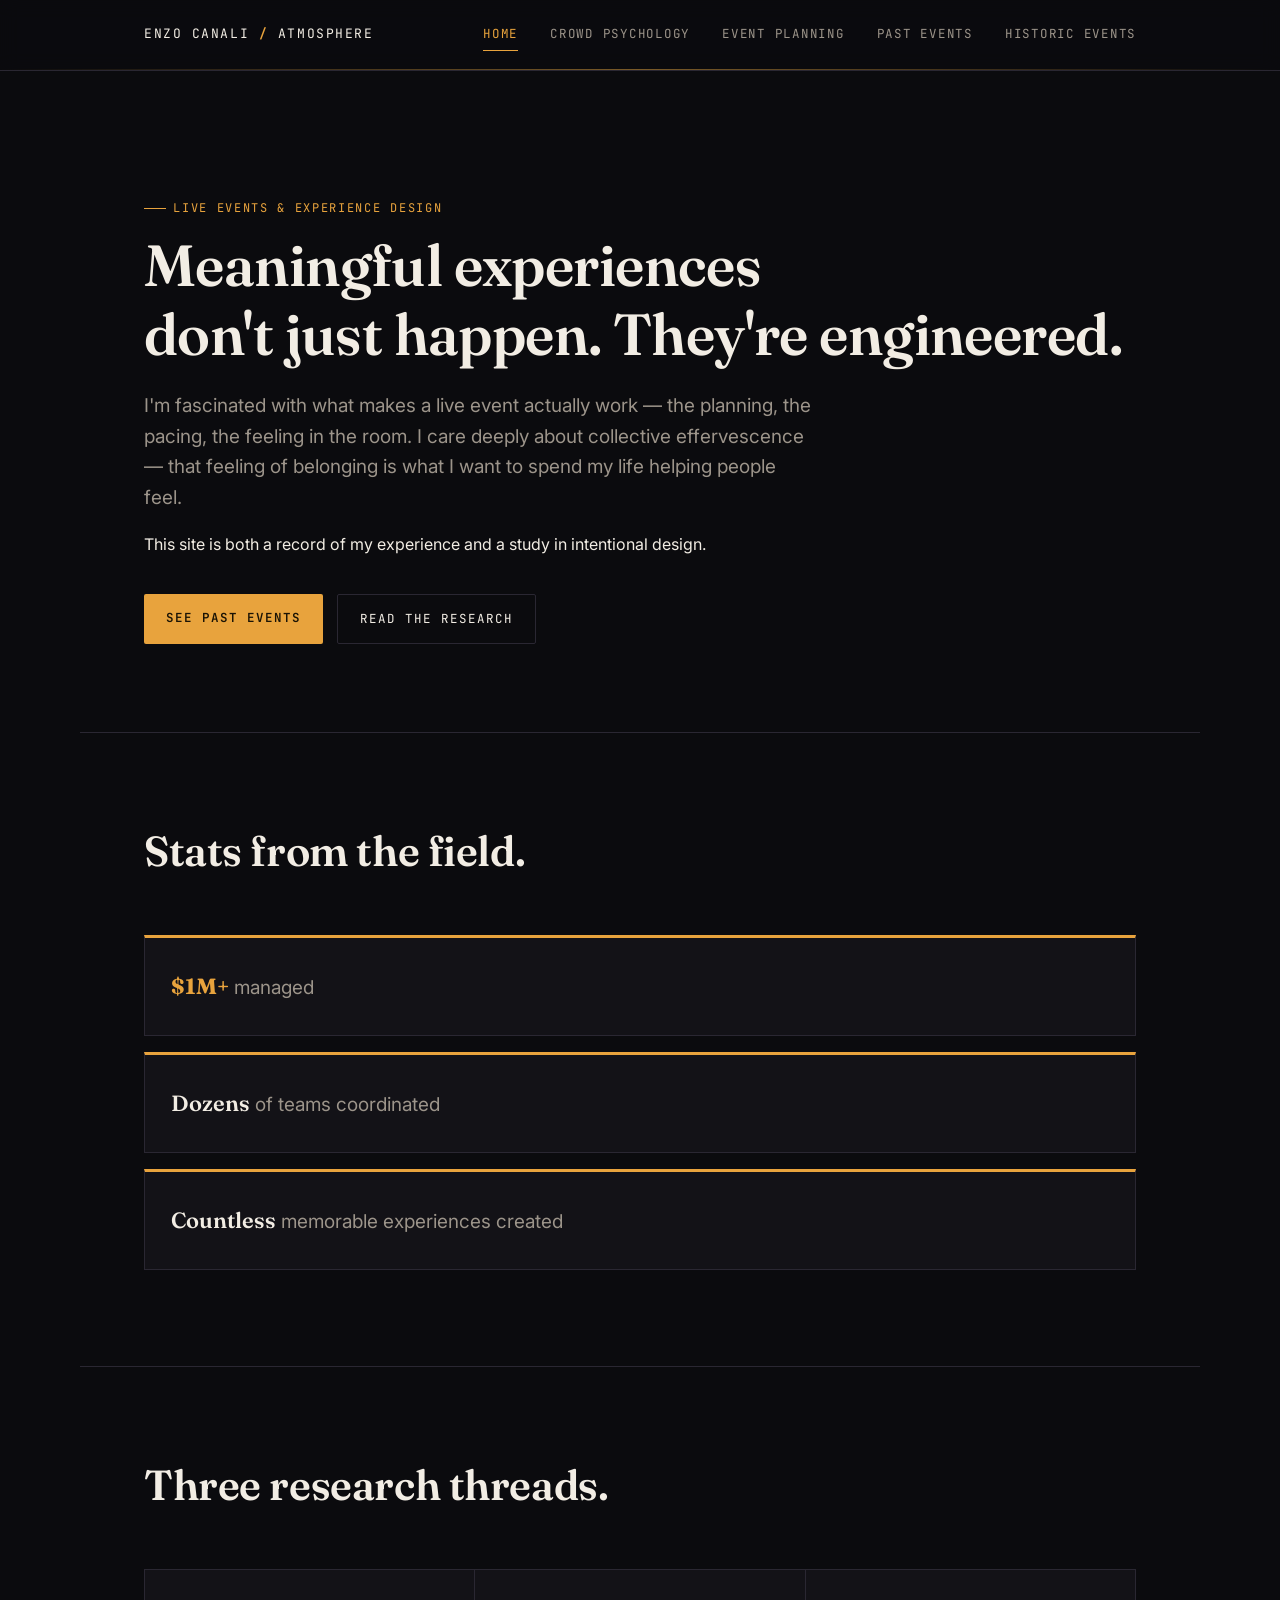
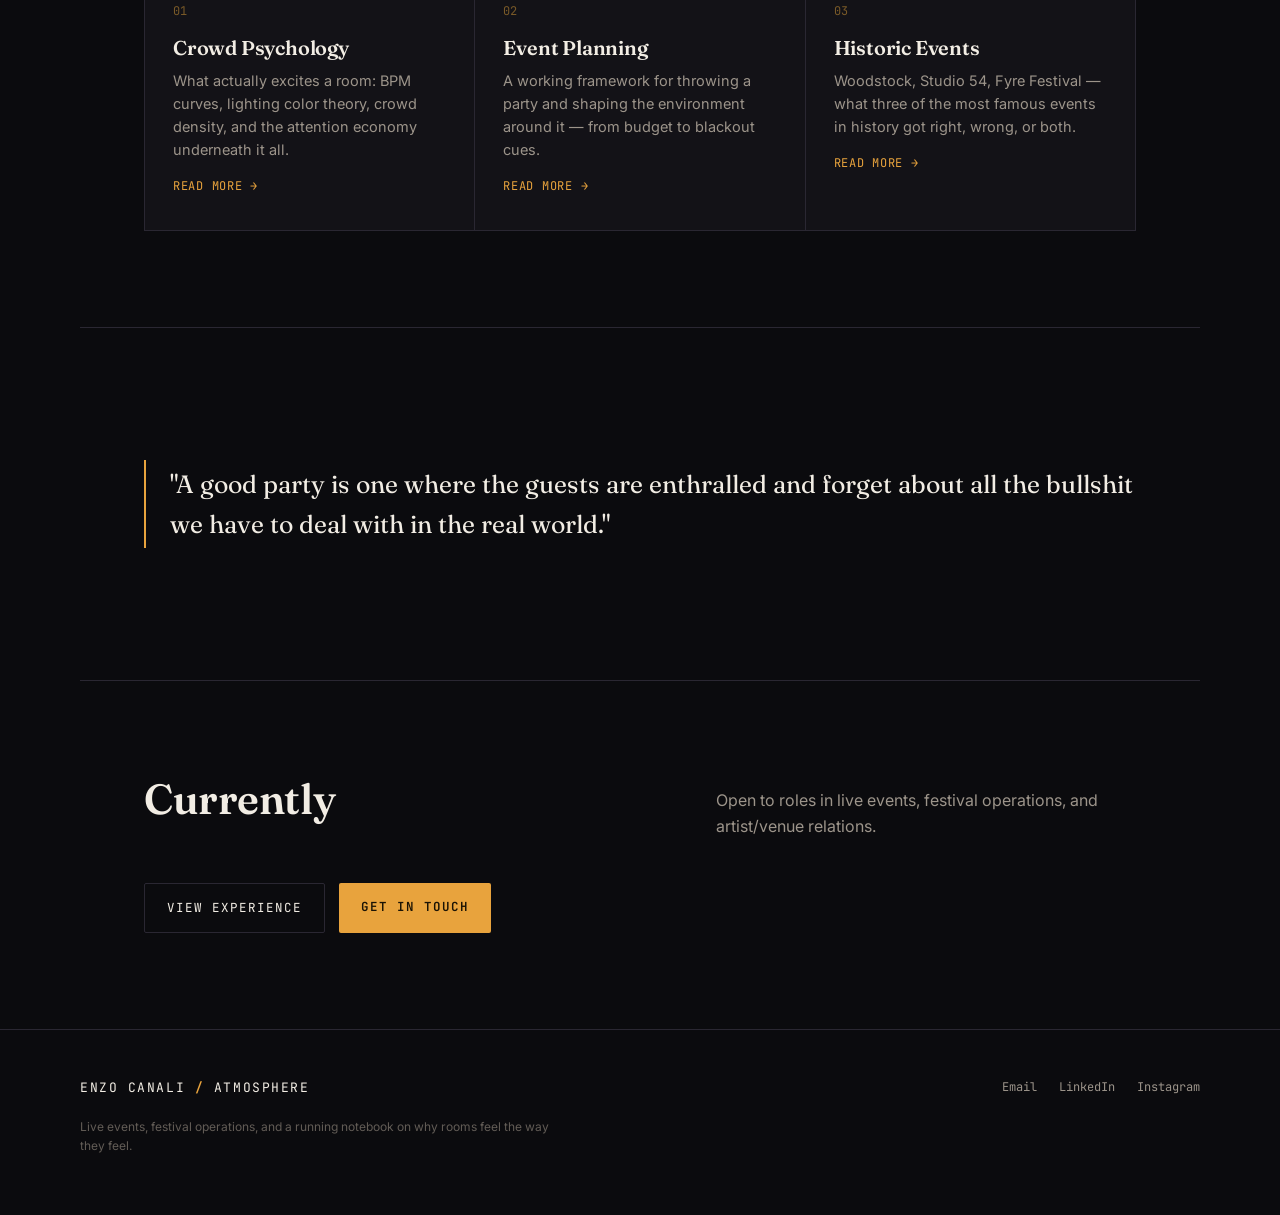
==== index.html @ 87a0c786 "Redesign stats section, rework hero copy, and rebuild crowd psychology page Restyle "Stats from the " ====
<!DOCTYPE html>
<html lang="en">
<head>
<meta charset="UTF-8">
<meta name="viewport" content="width=device-width, initial-scale=1">
<title>Enzo Canali — Live Events &amp; Atmosphere Design</title>
<meta name="description" content="Portfolio and research notebook on crowd psychology, event planning, and the craft of designing live experiences.">
<link rel="preconnect" href="https://fonts.googleapis.com">
<link href="https://fonts.googleapis.com/css2?family=Fraunces:opsz,wght@9..144,500;9..144,600;9..144,700&family=Inter:wght@400;500;600&family=JetBrains+Mono:wght@400;500&display=swap" rel="stylesheet">
<link rel="stylesheet" href="styles.css">
</head>
<body>

<div id="blackout"></div>

<header class="site">
  <nav class="nav">
    <a href="index.html" class="brand">Enzo Canali <strong>/</strong> ATMOSPHERE</a>
    <button class="navtoggle">MENU</button>
    <div class="navlinks">
      <a href="index.html" class="active">Home</a>
      <a href="crowd-psychology.html">Crowd Psychology</a>
      <a href="event-planning.html">Event Planning</a>
      <a href="past-events.html">Past Events</a>
      <a href="historic-events.html">Historic Events</a>
    </div>
  </nav>
  <div class="pulse-line"></div>
</header>

<main>

  <section class="hero" style="border-top:none;">
    <div class="eyebrow">Live Events &amp; Experience Design</div>
    <h1>Meaningful experiences<br>don't just happen. They're engineered.</h1>
    <p class="lede">I'm fascinated with what makes a live event actually work — the planning, the pacing, the feeling in the room. I care deeply about collective effervescence — that feeling of belonging is what I want to spend my life helping people feel.
    </p>
    <p class="lede-secondary">This site is both a record of my experience and a study in intentional design.</p>
    <div class="hero-actions">
      <a href="past-events.html" class="btn btn-primary">See past events</a>
      <a href="crowd-psychology.html" class="btn btn-ghost">Read the research</a>
    </div>
  </section>

  <section>
    <div class="section-head">
      <h2>Stats from the field.</h2>
      
    </div>
    <div class="stats">
  <div class="stat"><p class="stat-line"><span class="stat-strong">$1M+</span> <span class="stat-muted">managed</span></p></div>
  <div class="stat"><p class="stat-line"><span class="stat-soft">Dozens</span> <span class="stat-muted">of teams coordinated</span></p></div>
  <div class="stat"><p class="stat-line"><span class="stat-soft">Countless</span> <span class="stat-muted">memorable experiences created</span></p></div>
</div>
  </section>

  <section>
    <div class="section-head">
      <h2>Three research threads.</h2>
    </div>
    <div class="cards">
      <div class="card">
        <span class="num">01</span>
        <h3>Crowd Psychology</h3>
        <p>What actually excites a room: BPM curves, lighting color theory, crowd density, and the attention economy underneath it all.</p>
        <a href="crowd-psychology.html" class="more">Read more →</a>
      </div>
      <div class="card">
        <span class="num">02</span>
        <h3>Event Planning</h3>
        <p>A working framework for throwing a party and shaping the environment around it — from budget to blackout cues.</p>
        <a href="event-planning.html" class="more">Read more →</a>
      </div>
      <div class="card">
        <span class="num">03</span>
        <h3>Historic Events</h3>
        <p>Woodstock, Studio&nbsp;54, Fyre Festival — what three of the most famous events in history got right, wrong, or both.</p>
        <a href="historic-events.html" class="more">Read more →</a>
      </div>
    </div>
  </section>

  <section>
    <div class="callout">
      "A good party is one where the guests are enthralled and forget
      about all the bullshit we have to deal with in the real world."
    </div>
  </section>

  <section>
    <div class="section-head">
      <h2>Currently</h2>
      <p>Open to roles in live events, festival operations, and artist/venue relations.</p>
    </div>
    <div class="hero-actions">
      <a href="past-events.html" class="btn btn-ghost">View experience</a>
      <a href="mailto:Enzo.canali13@gmail.com" class="btn btn-primary">Get in touch</a>
    </div>
  </section>

</main>

<footer class="site">
  <div class="footer-inner">
    <div>
      <div class="brand">Enzo Canali <strong>/</strong> ATMOSPHERE</div>
      <div class="footer-note">Live events, festival operations, and a running notebook on why rooms feel the way they feel.</div>
    </div>
    <div class="footer-links">
      <a href="mailto:Enzo.canali13@gmail.com">Email</a>
      <a href="#">LinkedIn</a>
      <a href="#">Instagram</a>
    </div>
  </div>
</footer>

<script src="script.js"></script>
</body>
</html>
---- styles.css ----
/* ===========================================================
   TOKENS
=========================================================== */
:root{
  --bg:        #0b0b0e;
  --bg-panel:  #131217;
  --bg-panel-2:#1b1920;
  --line:      #2a2732;

  --ink:       #f2ede4;
  --ink-dim:   #9c948a;
  --ink-faint: #625c56;

  --amber:     #e8a33d;
  --amber-dim: #7a5a28;
  --crimson:   #a3273a;
  --violet:    #6f5fa0;

  --display: "Fraunces", "Iowan Old Style", Georgia, serif;
  --body:    "Inter", -apple-system, BlinkMacSystemFont, sans-serif;
  --mono:    "JetBrains Mono", "SF Mono", Menlo, monospace;

  --max: 1120px;
  --pad: clamp(20px, 5vw, 64px);
}

*{ box-sizing:border-box; }
html{ scroll-behavior:smooth; }

body{
  margin:0;
  background:var(--bg);
  color:var(--ink);
  font-family:var(--body);
  font-size:16px;
  line-height:1.6;
  -webkit-font-smoothing:antialiased;
}

img{ max-width:100%; display:block; }
a{ color:inherit; text-decoration:none; }

::selection{ background:var(--amber); color:#1a1305; }

h1,h2,h3,h4{
  font-family:var(--display);
  font-weight:600;
  line-height:1.08;
  margin:0 0 .4em;
  letter-spacing:-0.01em;
}

.eyebrow{
  font-family:var(--mono);
  font-size:12px;
  letter-spacing:.14em;
  text-transform:uppercase;
  color:var(--amber);
  display:inline-flex;
  align-items:center;
  gap:.6em;
  margin-bottom:1.1em;
}
.eyebrow::before{
  content:"";
  width:22px; height:1px;
  background:var(--amber);
  display:inline-block;
}

.wrap{ max-width:var(--max); margin:0 auto; padding:0 var(--pad); }

/* ===========================================================
   SIGNATURE MOTIF — blackout / light flush intro
=========================================================== */
#blackout{
  position:fixed; inset:0; z-index:9999;
  background:
    radial-gradient(ellipse at 50% 40%, rgba(232,163,61,.35), transparent 60%),
    #000;
  pointer-events:none;
  opacity:1;
  animation: flush 1.15s cubic-bezier(.2,.7,.2,1) forwards;
  animation-delay:.15s;
}
@keyframes flush{
  0%   { opacity:1; }
  55%  { opacity:1; }
  100% { opacity:0; }
}
@media (prefers-reduced-motion: reduce){
  #blackout{ display:none; }
}

/* ambient pulse line under nav — slow heartbeat, BPM ~ resting */
.pulse-line{
  height:1px;
  background:linear-gradient(90deg, transparent, var(--amber-dim), transparent);
  animation: pulseGlow 4.4s ease-in-out infinite;
}
@keyframes pulseGlow{
  0%,100%{ opacity:.35; }
  50%{ opacity:1; box-shadow:0 0 12px 1px rgba(232,163,61,.5); }
}
@media (prefers-reduced-motion: reduce){
  .pulse-line{ animation:none; opacity:.5; }
}

/* ===========================================================
   NAV
=========================================================== */
header.site{
  position:sticky; top:0; z-index:50;
  background:rgba(11,11,14,.86);
  backdrop-filter:blur(10px);
  border-bottom:1px solid var(--line);
}
.nav{
  display:flex; align-items:center; justify-content:space-between;
  padding:18px var(--pad);
  max-width:var(--max); margin:0 auto;
}
.brand{
  font-family:var(--mono);
  font-size:13px;
  letter-spacing:.12em;
  text-transform:uppercase;
  color:var(--ink);
}
.brand strong{ color:var(--amber); font-weight:600; }

.navlinks{
  display:flex; gap:clamp(14px,2.6vw,32px);
  font-family:var(--mono);
  font-size:12.5px;
  letter-spacing:.06em;
  text-transform:uppercase;
}
.navlinks a{
  color:var(--ink-dim);
  padding:6px 0;
  border-bottom:1px solid transparent;
  transition:color .2s, border-color .2s;
  white-space:nowrap;
}
.navlinks a:hover{ color:var(--ink); }
.navlinks a.active{ color:var(--amber); border-color:var(--amber); }

.navtoggle{
  display:none;
  background:none; border:1px solid var(--line); color:var(--ink);
  font-family:var(--mono); font-size:12px; padding:8px 12px; border-radius:2px;
}

@media (max-width:760px){
  .navlinks{
    position:fixed; inset:64px 0 auto 0;
    background:var(--bg-panel);
    border-bottom:1px solid var(--line);
    flex-direction:column; gap:0;
    max-height:0; overflow:hidden;
    transition:max-height .3s ease;
  }
  .navlinks.open{ max-height:340px; }
  .navlinks a{ padding:16px var(--pad); border-bottom:1px solid var(--line); width:100%; }
  .navtoggle{ display:block; }
}

/* ===========================================================
   HERO
=========================================================== */
.hero{
  padding:clamp(64px,12vw,120px) var(--pad) clamp(48px,8vw,88px);
  max-width:var(--max); margin:0 auto;
}
.hero h1{
  font-size:clamp(32px,5vw,58px);
  line-height:1.18;
  max-width:40ch;
}
.hero .lede{
  font-size:clamp(16px,2vw,19px);
  color:var(--ink-dim);
  max-width:56ch;
  margin-top:18px;
}
.hero-actions{
  display:flex; gap:14px; flex-wrap:wrap;
  margin-top:36px;
}

.btn{
  font-family:var(--mono);
  font-size:12.5px;
  letter-spacing:.08em;
  text-transform:uppercase;
  padding:14px 22px;
  border-radius:2px;
  display:inline-block;
  transition:transform .15s ease, background .2s, color .2s, border-color .2s;
}
.btn-primary{
  background:var(--amber); color:#1a1305; font-weight:600;
}
.btn-primary:hover{ transform:translateY(-1px); }
.btn-ghost{
  border:1px solid var(--line); color:var(--ink);
}
.btn-ghost:hover{ border-color:var(--amber); color:var(--amber); }

/* ===========================================================
   SECTIONS / GENERIC
=========================================================== */
section{
  padding:clamp(56px,9vw,96px) var(--pad);
  max-width:var(--max); margin:0 auto;
  border-top:1px solid var(--line);
}
section:first-of-type{ border-top:none; }

.section-head{
  display:flex; justify-content:space-between; align-items:flex-end;
  gap:24px; margin-bottom:44px; flex-wrap:wrap;
}
.section-head h2{ font-size:clamp(28px,4vw,42px); max-width:20ch; }
.section-head p{ color:var(--ink-dim); max-width:42ch; margin:0; }

/* stat strip */
.stats{
  display:grid;
  grid-template-columns:1fr;
  gap:16px;
  margin-top:8px;
}
.stat{
  background:var(--bg-panel);
  border:1px solid var(--line);
  border-top:3px solid var(--amber);
  padding:32px 26px;
  transition:background .2s;
}
.stat:hover{ background:var(--bg-panel-2); }
.stat-line{
  margin:0;
  font-family:var(--body);
  font-size:clamp(17px,2vw,19px);
  line-height:1.5;
}
.stat-strong{
  font-family:var(--display);
  font-weight:700;
  font-size:clamp(19px,2.4vw,22px);
  color:var(--amber);
}
.stat-soft{
  font-family:var(--display);
  font-weight:600;
  font-size:clamp(19px,2.4vw,22px);
  color:var(--ink);
}
.stat-muted{
  color:var(--ink-dim);
}

/* card grid */
.cards{
  display:grid;
  grid-template-columns:repeat(auto-fit,minmax(260px,1fr));
  gap:1px;
  background:var(--line);
  border:1px solid var(--line);
}
.card{
  background:var(--bg-panel);
  padding:32px 28px;
  transition:background .2s;
}
.card:hover{ background:var(--bg-panel-2); }

.cards-2col{ grid-template-columns:repeat(2,1fr); }
.cards-2col .card:last-child{ grid-column:1 / -1; }
@media (max-width:600px){ .cards-2col{ grid-template-columns:1fr; } }
.card .num{
  font-family:var(--mono); font-size:12px; color:var(--amber-dim);
  margin-bottom:16px; display:block;
}
.card h3{ font-size:20px; margin-bottom:10px; }
.card p{ color:var(--ink-dim); font-size:14.5px; margin:0; }
.card ul{ color:var(--ink-dim); font-size:14.5px; margin:0 0 14px; padding-left:18px; }
.card li{ margin-bottom:6px; }
.card p + p{ margin-top:12px; }

/* tabbed panel (reuses .card for inner typography/background) */
.tab-list{
  display:flex; gap:10px; flex-wrap:wrap;
}
.tab-btn{
  font-family:var(--mono); font-size:12px; letter-spacing:.05em;
  text-transform:uppercase; white-space:nowrap;
  color:var(--ink-dim);
  background:none;
  border:1px solid var(--line);
  padding:10px 16px;
  cursor:pointer;
  transition:color .2s, border-color .2s;
}
.tab-btn:hover{ color:var(--amber); border-color:var(--amber); }
.tab-btn.active{ color:var(--amber); border-color:var(--amber); }
.tab-panels{ margin-top:20px; }
.tab-panel{ display:none; border:1px solid var(--line); }
.tab-panel.active{ display:block; }
.card a.more{
  display:inline-block; margin-top:16px;
  font-family:var(--mono); font-size:12px; color:var(--amber);
  letter-spacing:.06em; text-transform:uppercase;
}

/* numbered framework list (real sequences only) */
.steps{ counter-reset:step; }
.step{
  position:relative;
  padding:28px 0 28px 64px;
  border-top:1px solid var(--line);
}
.step:first-child{ border-top:none; }
.step::before{
  counter-increment:step;
  content: counter(step, decimal-leading-zero);
  position:absolute; left:0; top:28px;
  font-family:var(--mono); font-size:13px; color:var(--amber);
}
.step h3{ font-size:19px; margin-bottom:8px; }
.step p, .step ul{ color:var(--ink-dim); font-size:14.5px; margin:0; }
.step ul{ margin-top:10px; padding-left:18px; }
.step li{ margin-bottom:4px; }

/* quote / callout */
.callout{
  border-left:2px solid var(--amber);
  padding:4px 0 4px 24px;
  font-family:var(--display);
  font-size:clamp(19px,2.4vw,25px);
  color:var(--ink);
  margin:36px 0;
}
.callout cite{
  display:block; font-style:normal;
  font-family:var(--mono); font-size:12px; color:var(--ink-dim);
  margin-top:10px; letter-spacing:.04em;
}

/* case study block (historic events) */
.case{
  padding:44px 0;
  border-top:1px solid var(--line);
  display:grid; grid-template-columns:220px 1fr; gap:36px;
}
.case:first-child{ border-top:none; }
.case-meta{ font-family:var(--mono); font-size:12px; color:var(--ink-dim); }
.case-meta .tag{
  display:inline-block; margin-top:10px;
  font-size:11px; letter-spacing:.08em; text-transform:uppercase;
  padding:4px 10px; border:1px solid var(--line); color:var(--amber);
}
.case h3{ font-size:24px; margin-bottom:12px; }
.case p{ color:var(--ink-dim); margin-bottom:14px; font-size:15px; }
.case .lesson{
  margin-top:16px; padding-top:16px; border-top:1px solid var(--line);
  font-size:14px; color:var(--ink);
}
.case .lesson strong{ color:var(--amber); font-family:var(--mono); font-size:12px; letter-spacing:.06em; text-transform:uppercase; display:block; margin-bottom:6px; }
@media (max-width:700px){ .case{ grid-template-columns:1fr; } }

/* two-col text */
.two-col{
  display:grid; grid-template-columns:1fr 1fr; gap:48px;
}
@media (max-width:700px){ .two-col{ grid-template-columns:1fr; } }
.two-col h3{ font-size:17px; color:var(--amber); font-family:var(--mono); text-transform:uppercase; letter-spacing:.06em; margin-bottom:14px; }
.two-col p, .two-col ul{ color:var(--ink-dim); font-size:14.5px; }
.two-col ul{ padding-left:18px; }
.two-col li{ margin-bottom:6px; }

/* data readout row (bpm / color psych etc) */
.readouts{ display:grid; grid-template-columns:repeat(auto-fit,minmax(200px,1fr)); gap:14px; margin-top:20px; }
.readout{
  border:1px solid var(--line); padding:16px 18px; background:var(--bg-panel);
}
.readout .k{ font-family:var(--mono); font-size:11px; color:var(--ink-faint); text-transform:uppercase; letter-spacing:.08em; }
.readout .v{ font-family:var(--mono); font-size:15px; color:var(--amber); margin-top:6px; }

/* ===========================================================
   JUMP NAV
=========================================================== */
.jumpnav-wrap{
  border-top:1px solid var(--line);
  border-bottom:1px solid var(--line);
  padding:18px var(--pad);
  position:sticky; top:65px; z-index:40;
  background:rgba(11,11,14,.9);
  backdrop-filter:blur(8px);
}
.jumpnav{
  max-width:var(--max); margin:0 auto;
  display:flex; gap:10px; overflow-x:auto;
  scrollbar-width:none;
}
.jumpnav::-webkit-scrollbar{ display:none; }
.jumpnav a{
  font-family:var(--mono); font-size:12px; letter-spacing:.05em;
  text-transform:uppercase; white-space:nowrap;
  color:var(--ink-dim);
  border:1px solid var(--line);
  padding:8px 14px;
  transition:color .2s, border-color .2s;
}
.jumpnav a:hover{ color:var(--amber); border-color:var(--amber); }
.jumpnav .jn-sep{
  color:var(--ink-faint); align-self:center; font-family:var(--mono); font-size:12px;
}

/* ===========================================================
   UT EVENTS GALLERY
=========================================================== */
.ut-event{
  padding:44px 0;
  border-top:1px solid var(--line);
}
.ut-event:first-child{ border-top:none; }
.ut-event-head{
  display:flex; justify-content:space-between; align-items:flex-start;
  gap:24px; flex-wrap:wrap; margin-bottom:22px;
}
.ut-event-head h3{ font-size:24px; margin-bottom:8px; }
.ut-event-head p{ color:var(--ink-dim); font-size:14.5px; max-width:56ch; margin:0; }
.ut-event-tag{
  font-family:var(--mono); font-size:11px; letter-spacing:.08em; text-transform:uppercase;
  color:var(--amber); border:1px solid var(--line); padding:5px 11px;
  white-space:nowrap;
}

.gallery-grid{
  display:grid;
  grid-template-columns:repeat(auto-fill,minmax(180px,1fr));
  gap:6px;
}
.gallery-thumb{
  position:relative;
  aspect-ratio:4/3;
  overflow:hidden;
  background:var(--bg-panel);
  cursor:zoom-in;
}
.gallery-thumb img{
  width:100%; height:100%; object-fit:cover;
  display:block;
  filter:grayscale(15%) contrast(1.02);
  transition:transform .5s ease, filter .3s ease;
}
.gallery-thumb:hover img{
  transform:scale(1.05);
  filter:grayscale(0%) contrast(1.05);
}
.gallery-thumb::after{
  content:"";
  position:absolute; inset:0;
  box-shadow:inset 0 0 0 1px var(--line);
  pointer-events:none;
}

/* lightbox */
#lightbox{
  position:fixed; inset:0; z-index:200;
  background:rgba(6,6,8,.94);
  display:none;
  align-items:center; justify-content:center;
  padding:40px;
}
#lightbox.open{ display:flex; }
#lightbox img{
  max-width:90vw; max-height:85vh;
  object-fit:contain;
  box-shadow:0 20px 60px rgba(0,0,0,.5);
}
#lightbox .lb-close{
  position:absolute; top:22px; right:28px;
  font-family:var(--mono); font-size:13px; letter-spacing:.08em; text-transform:uppercase;
  color:var(--ink); border:1px solid var(--line); padding:8px 14px; cursor:pointer;
  background:transparent;
}
#lightbox .lb-close:hover{ border-color:var(--amber); color:var(--amber); }
#lightbox .lb-nav{
  position:absolute; top:50%; transform:translateY(-50%);
  font-family:var(--mono); font-size:22px; color:var(--ink);
  background:transparent; border:1px solid var(--line);
  width:44px; height:44px; cursor:pointer;
}
#lightbox .lb-nav:hover{ border-color:var(--amber); color:var(--amber); }
#lightbox .lb-prev{ left:22px; }
#lightbox .lb-next{ right:22px; }
@media (max-width:600px){
  #lightbox .lb-nav{ width:38px; height:38px; font-size:18px; }
  #lightbox .lb-close{ top:14px; right:14px; }
}

/* footer */
footer.site{
  border-top:1px solid var(--line);
  padding:48px var(--pad) 60px;
}
.footer-inner{
  max-width:var(--max); margin:0 auto;
  display:flex; justify-content:space-between; flex-wrap:wrap; gap:24px;
}
.footer-inner .brand{ margin-bottom:6px; }
.footer-links{ display:flex; gap:22px; font-family:var(--mono); font-size:12px; color:var(--ink-dim); }
.footer-links a:hover{ color:var(--amber); }
.footer-note{ color:var(--ink-faint); font-size:12px; margin-top:18px; max-width:60ch; }

@media (max-width:600px){
  .footer-inner{ flex-direction:column; }
}
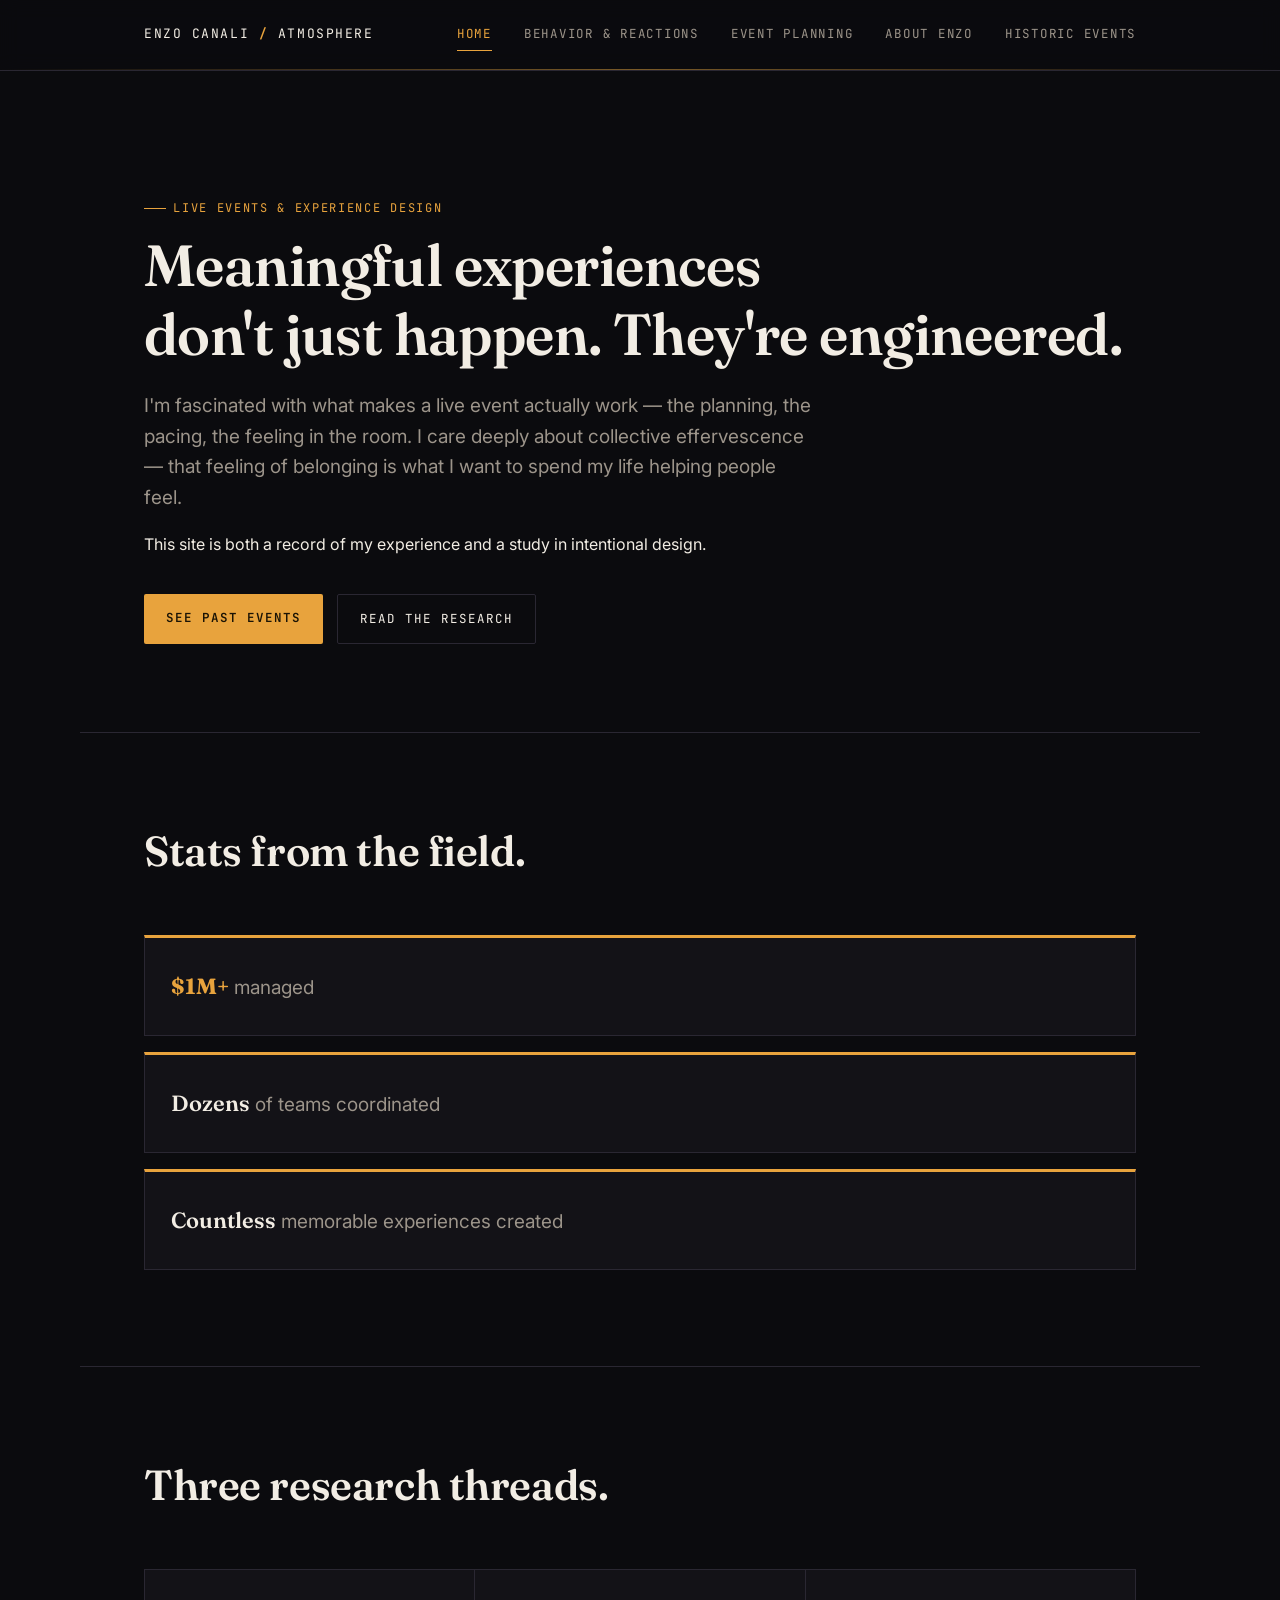
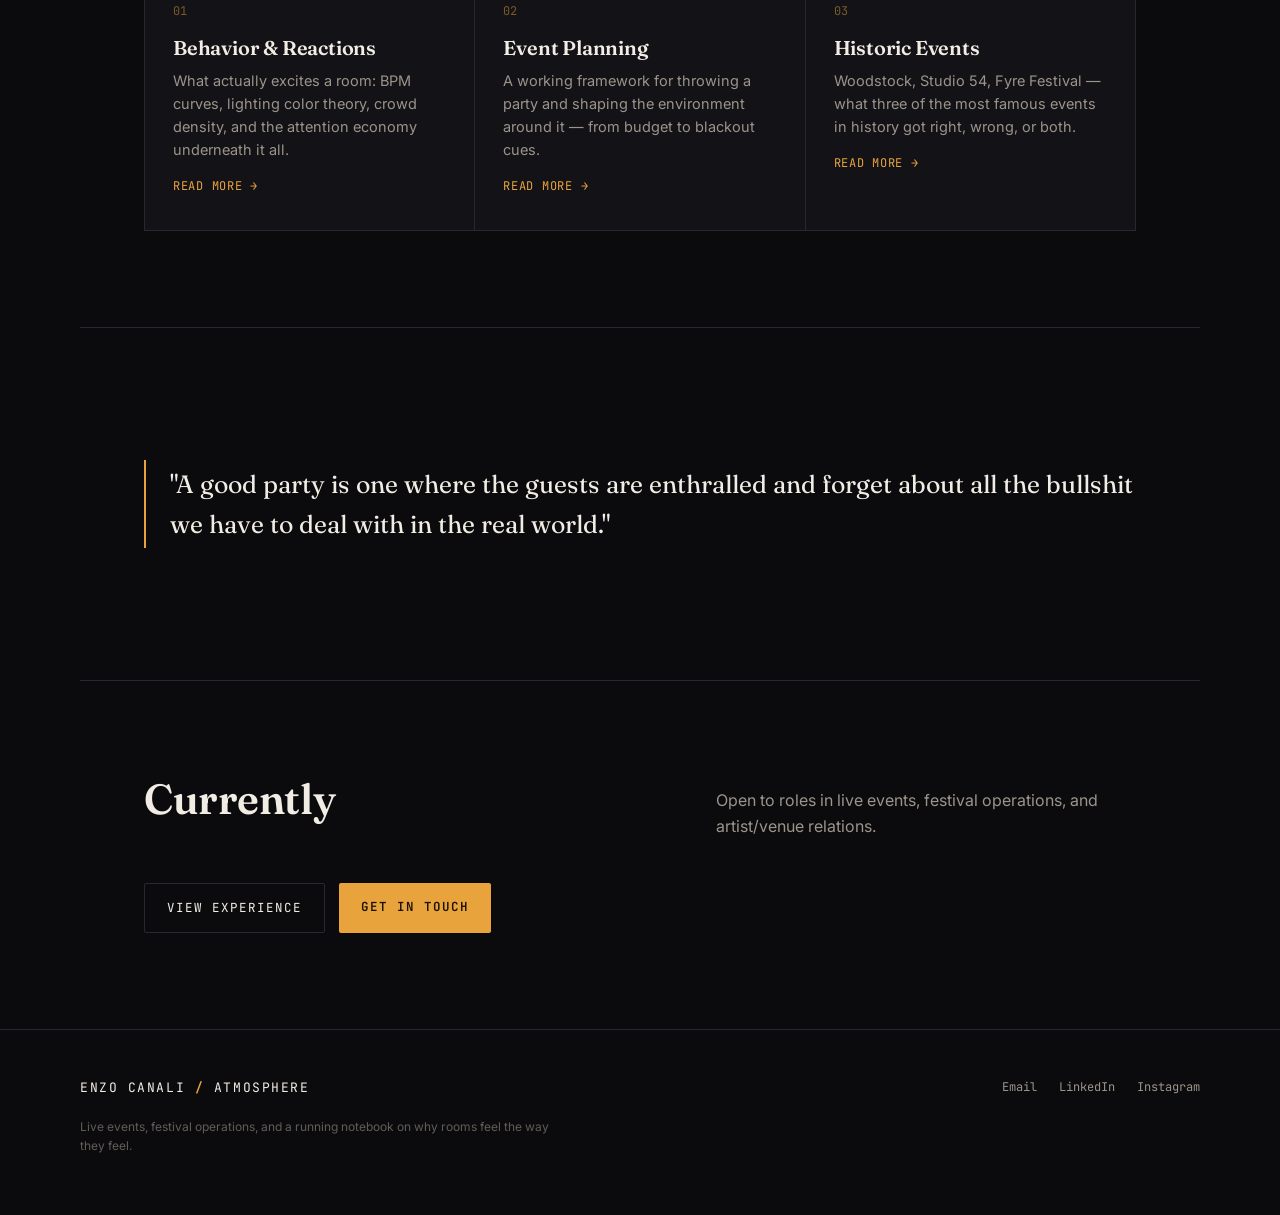
==== commit 0f4f5187: "Rename nav sections and polish Attention Economics copy Rename "Crowd Psychology" to "Behavior & Rea" ====
--- a/index.html
+++ b/index.html
@@ -19,9 +19,9 @@
     <button class="navtoggle">MENU</button>
     <div class="navlinks">
       <a href="index.html" class="active">Home</a>
-      <a href="crowd-psychology.html">Crowd Psychology</a>
+      <a href="crowd-psychology.html">Behavior &amp; Reactions</a>
       <a href="event-planning.html">Event Planning</a>
-      <a href="past-events.html">Past Events</a>
+      <a href="past-events.html">About Enzo</a>
       <a href="historic-events.html">Historic Events</a>
     </div>
   </nav>
@@ -61,7 +61,7 @@
     <div class="cards">
       <div class="card">
         <span class="num">01</span>
-        <h3>Crowd Psychology</h3>
+        <h3>Behavior &amp; Reactions</h3>
         <p>What actually excites a room: BPM curves, lighting color theory, crowd density, and the attention economy underneath it all.</p>
         <a href="crowd-psychology.html" class="more">Read more →</a>
       </div>
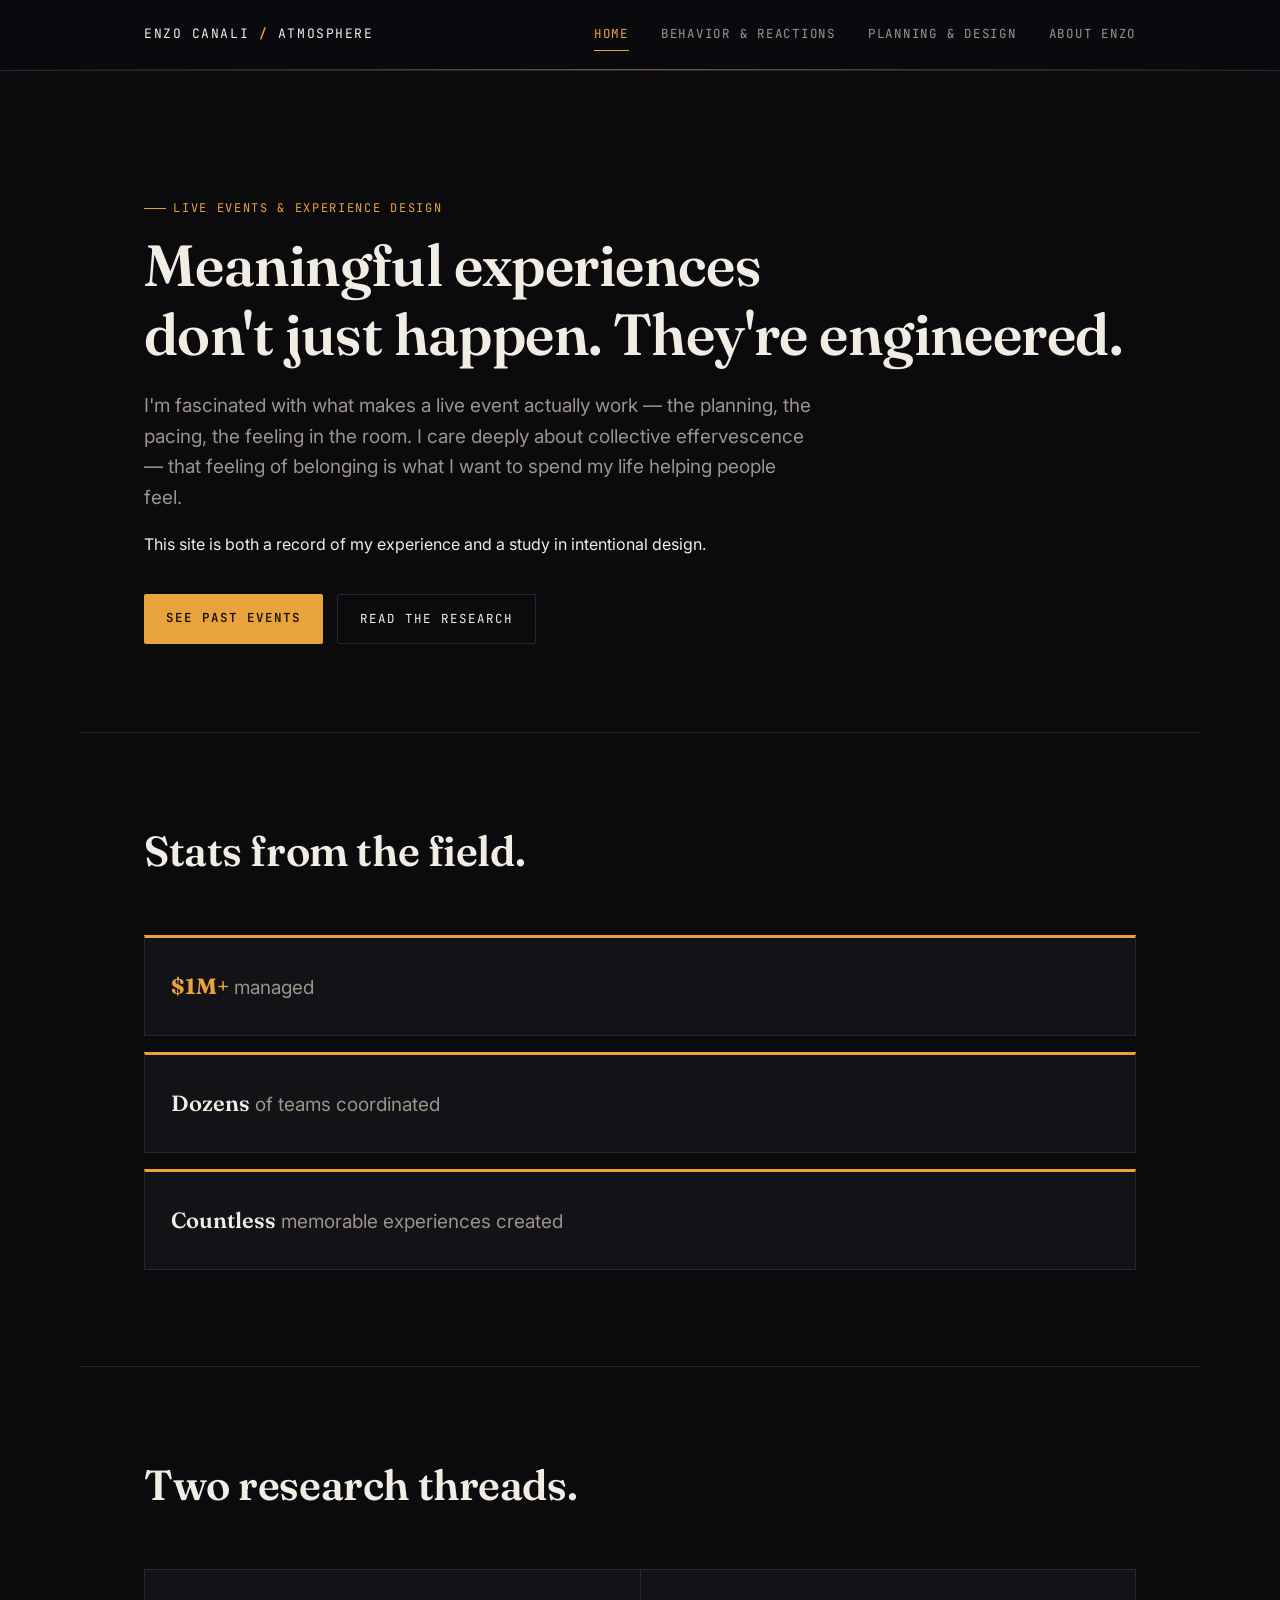
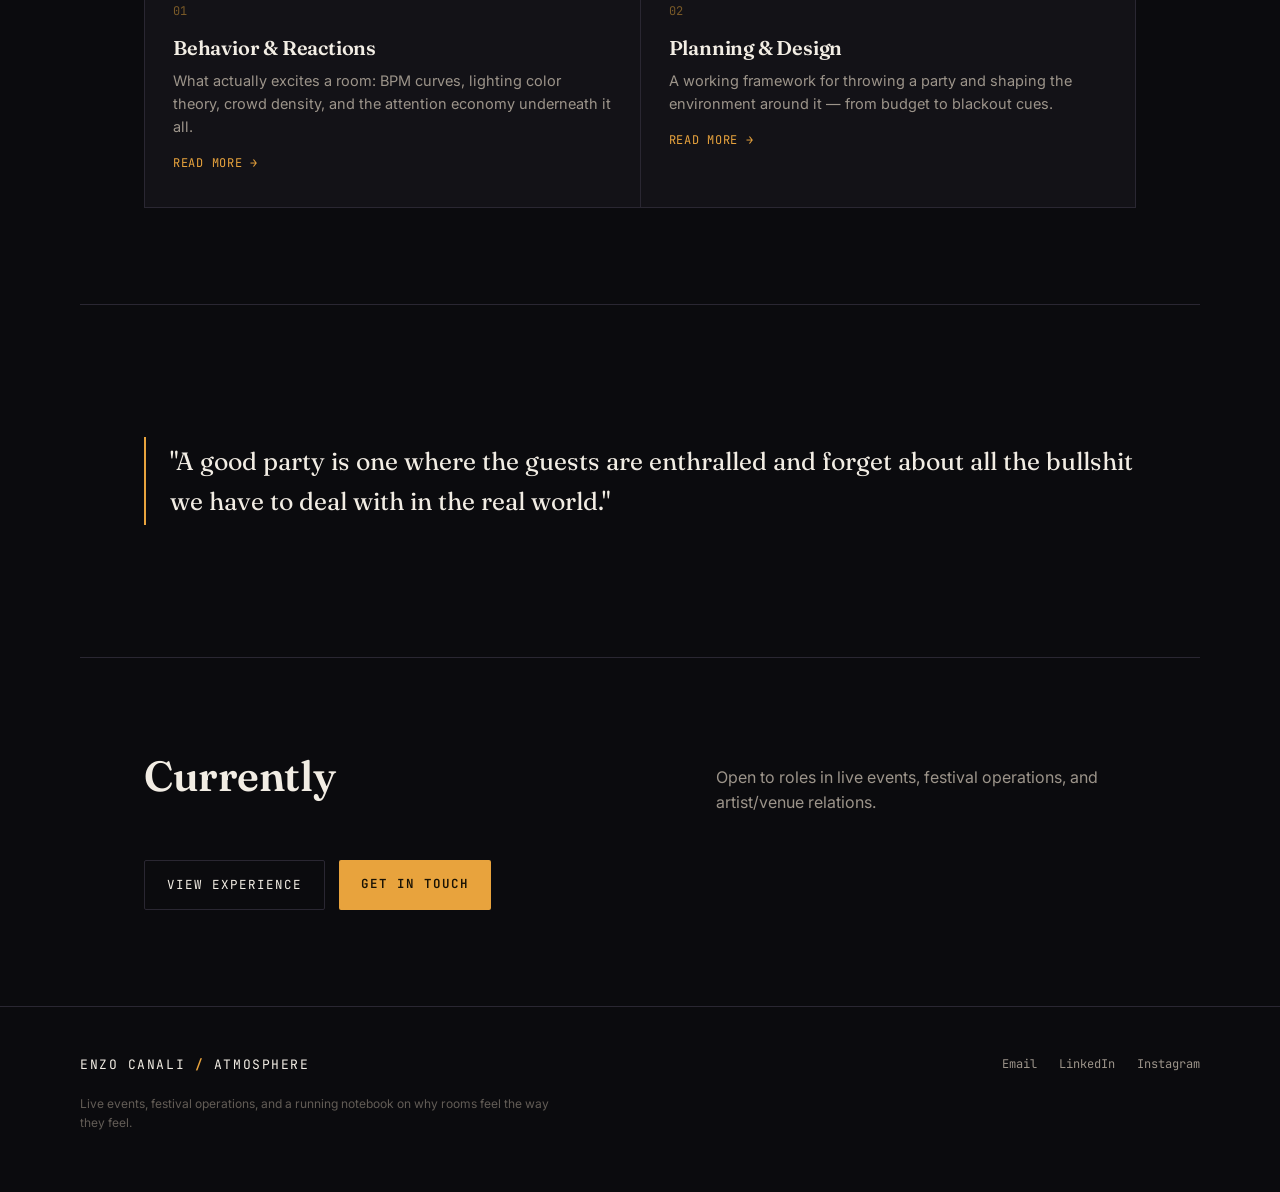
==== commit 67bac721: "Rename Event Planning to Planning & Design and remove Historic Events Retitle the planning page and " ====
--- a/index.html
+++ b/index.html
@@ -20,9 +20,8 @@
     <div class="navlinks">
       <a href="index.html" class="active">Home</a>
       <a href="crowd-psychology.html">Behavior &amp; Reactions</a>
-      <a href="event-planning.html">Event Planning</a>
+      <a href="event-planning.html">Planning &amp; Design</a>
       <a href="past-events.html">About Enzo</a>
-      <a href="historic-events.html">Historic Events</a>
     </div>
   </nav>
   <div class="pulse-line"></div>
@@ -56,7 +55,7 @@
 
   <section>
     <div class="section-head">
-      <h2>Three research threads.</h2>
+      <h2>Two research threads.</h2>
     </div>
     <div class="cards">
       <div class="card">
@@ -67,15 +66,9 @@
       </div>
       <div class="card">
         <span class="num">02</span>
-        <h3>Event Planning</h3>
+        <h3>Planning &amp; Design</h3>
         <p>A working framework for throwing a party and shaping the environment around it — from budget to blackout cues.</p>
         <a href="event-planning.html" class="more">Read more →</a>
-      </div>
-      <div class="card">
-        <span class="num">03</span>
-        <h3>Historic Events</h3>
-        <p>Woodstock, Studio&nbsp;54, Fyre Festival — what three of the most famous events in history got right, wrong, or both.</p>
-        <a href="historic-events.html" class="more">Read more →</a>
       </div>
     </div>
   </section>
--- a/styles.css
+++ b/styles.css
@@ -225,6 +225,12 @@
 .section-head h2{ font-size:clamp(28px,4vw,42px); max-width:20ch; }
 .section-head p{ color:var(--ink-dim); max-width:42ch; margin:0; }
 
+.section-head--stack{
+  flex-direction:column; align-items:flex-start; gap:16px;
+}
+.section-head--stack h2{ max-width:none; }
+.section-head--stack p{ max-width:70ch; }
+
 /* stat strip */
 .stats{
   display:grid;
@@ -314,6 +320,33 @@
   font-family:var(--mono); font-size:12px; color:var(--amber);
   letter-spacing:.06em; text-transform:uppercase;
 }
+
+/* chapter divider between sections */
+.section-divider{
+  max-width:var(--max);
+  margin:0 auto;
+  padding:clamp(36px,6vw,64px) var(--pad);
+  display:flex;
+  align-items:center;
+  gap:clamp(16px,3vw,32px);
+  border-top:1px solid var(--line);
+}
+.section-divider::before,
+.section-divider::after{
+  content:"";
+  flex:1;
+  height:1px;
+  background:var(--line);
+}
+.section-divider span{
+  font-family:var(--mono);
+  font-size:13px;
+  letter-spacing:.16em;
+  text-transform:uppercase;
+  color:var(--amber);
+  white-space:nowrap;
+}
+.section-divider + section{ border-top:none; }
 
 /* numbered framework list (real sequences only) */
 .steps{ counter-reset:step; }
@@ -403,6 +436,7 @@
 .jumpnav{
   max-width:var(--max); margin:0 auto;
   display:flex; gap:10px; overflow-x:auto;
+  justify-content:center; flex-wrap:wrap;
   scrollbar-width:none;
 }
 .jumpnav::-webkit-scrollbar{ display:none; }
@@ -439,6 +473,64 @@
   white-space:nowrap;
 }
 
+.video-embed{
+  position:relative;
+  width:100%;
+  padding-bottom:56.25%; /* 16:9 */
+  height:0;
+  overflow:hidden;
+  background:var(--bg-panel);
+  border:1px solid var(--line);
+}
+.video-embed iframe{
+  position:absolute;
+  top:0; left:0;
+  width:100%; height:100%;
+  border:0;
+}
+
+/* Shake the Summer: description spans the full video width */
+#shake-the-summer .ut-event-head{ flex-wrap:nowrap; align-items:flex-start; }
+#shake-the-summer .ut-event-head > div{ flex:1 1 0; min-width:0; }
+#shake-the-summer .ut-event-head p{ max-width:none; }
+
+/* Surrealia: video panel on the right; description + photos stacked on the left, matched to video height */
+.surrealia-panels{
+  display:flex;
+  gap:24px;
+  align-items:stretch;
+}
+.surrealia-col{
+  flex:1 1 auto;
+  min-width:0;
+  display:flex;
+  flex-direction:column;
+  gap:20px;
+}
+.surrealia-desc{
+  color:var(--ink-dim);
+  font-size:14.5px;
+  max-width:64ch;
+  margin:0;
+}
+.surrealia-col .gallery-grid{
+  flex:1 1 auto;
+  grid-template-columns:repeat(2,1fr);
+  grid-auto-rows:1fr;
+}
+.surrealia-video{
+  flex:0 0 auto;
+  align-self:flex-start;
+  width:min(340px,40vw);
+  max-height:620px;
+  border-radius:4px;
+  background:#000;
+}
+@media (max-width:720px){
+  .surrealia-panels{ flex-direction:column; }
+  .surrealia-video{ width:100%; max-width:360px; }
+}
+
 .gallery-grid{
   display:grid;
   grid-template-columns:repeat(auto-fill,minmax(180px,1fr));
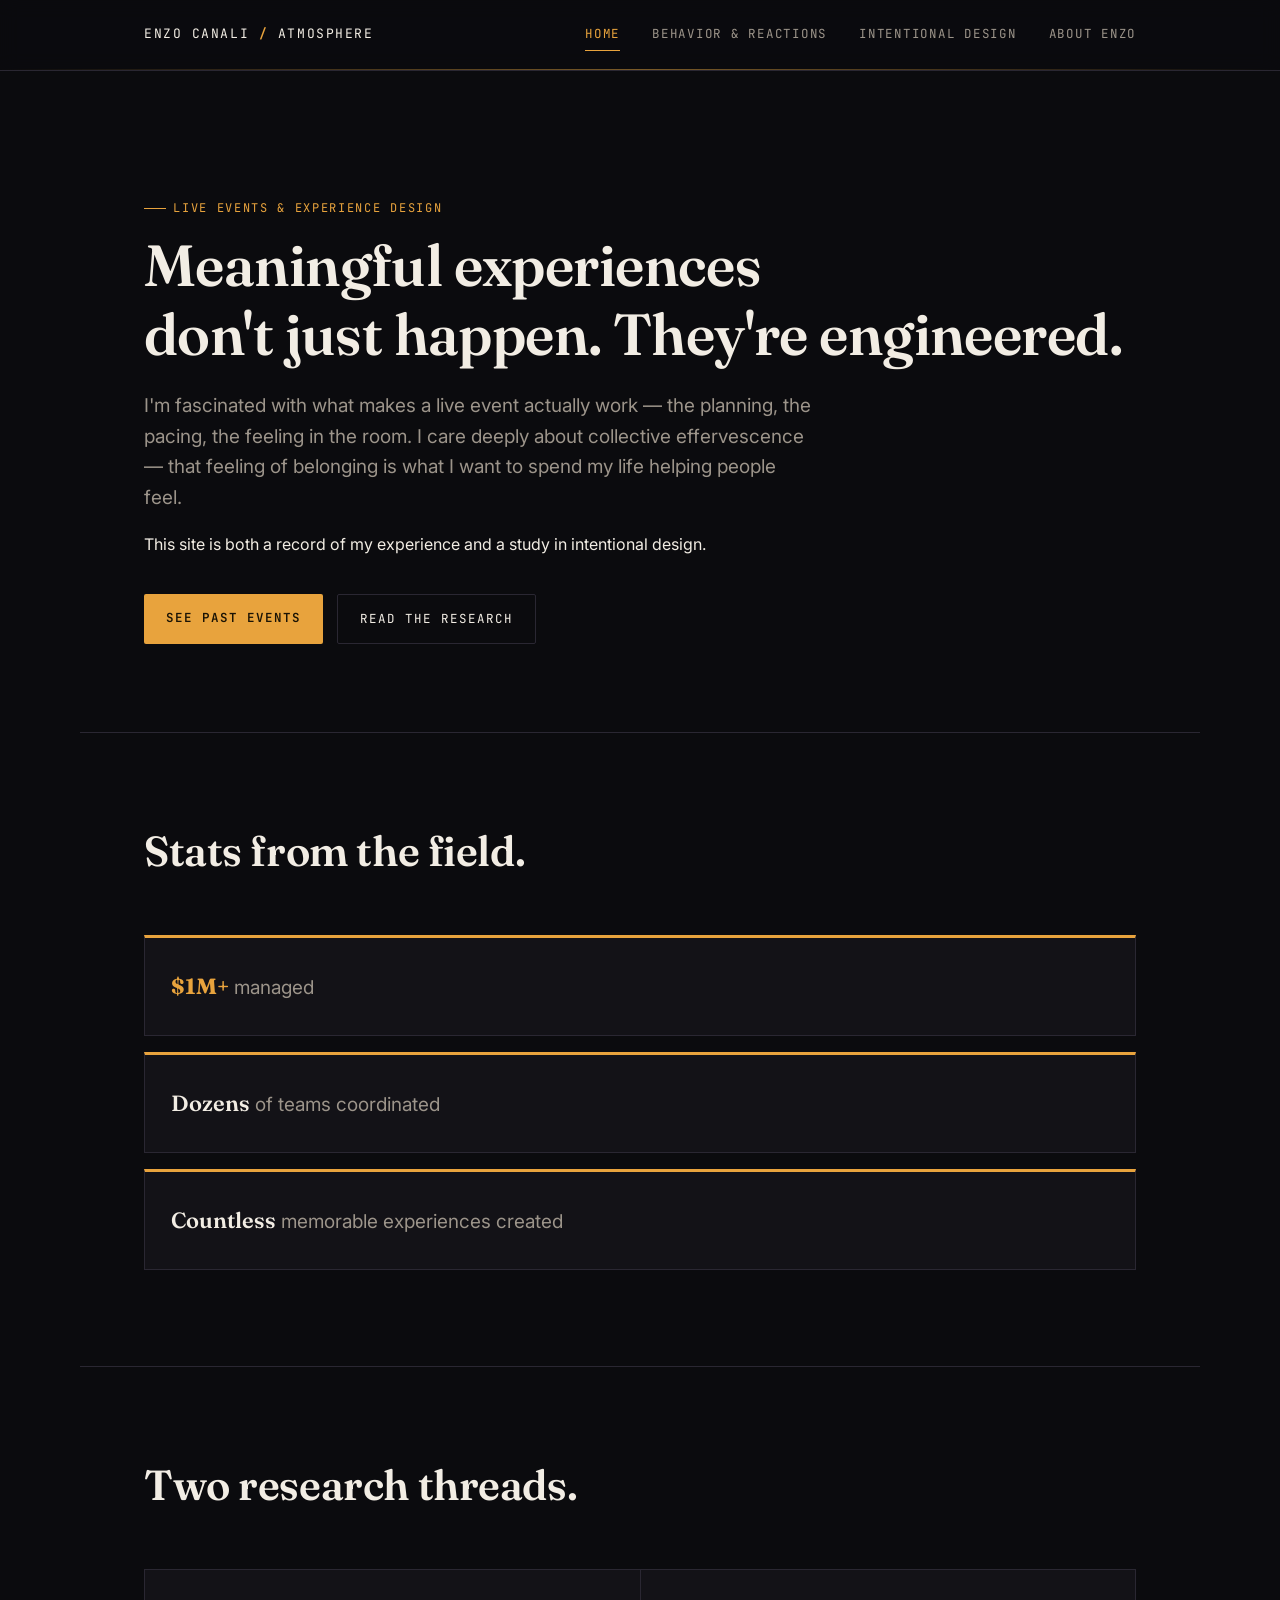
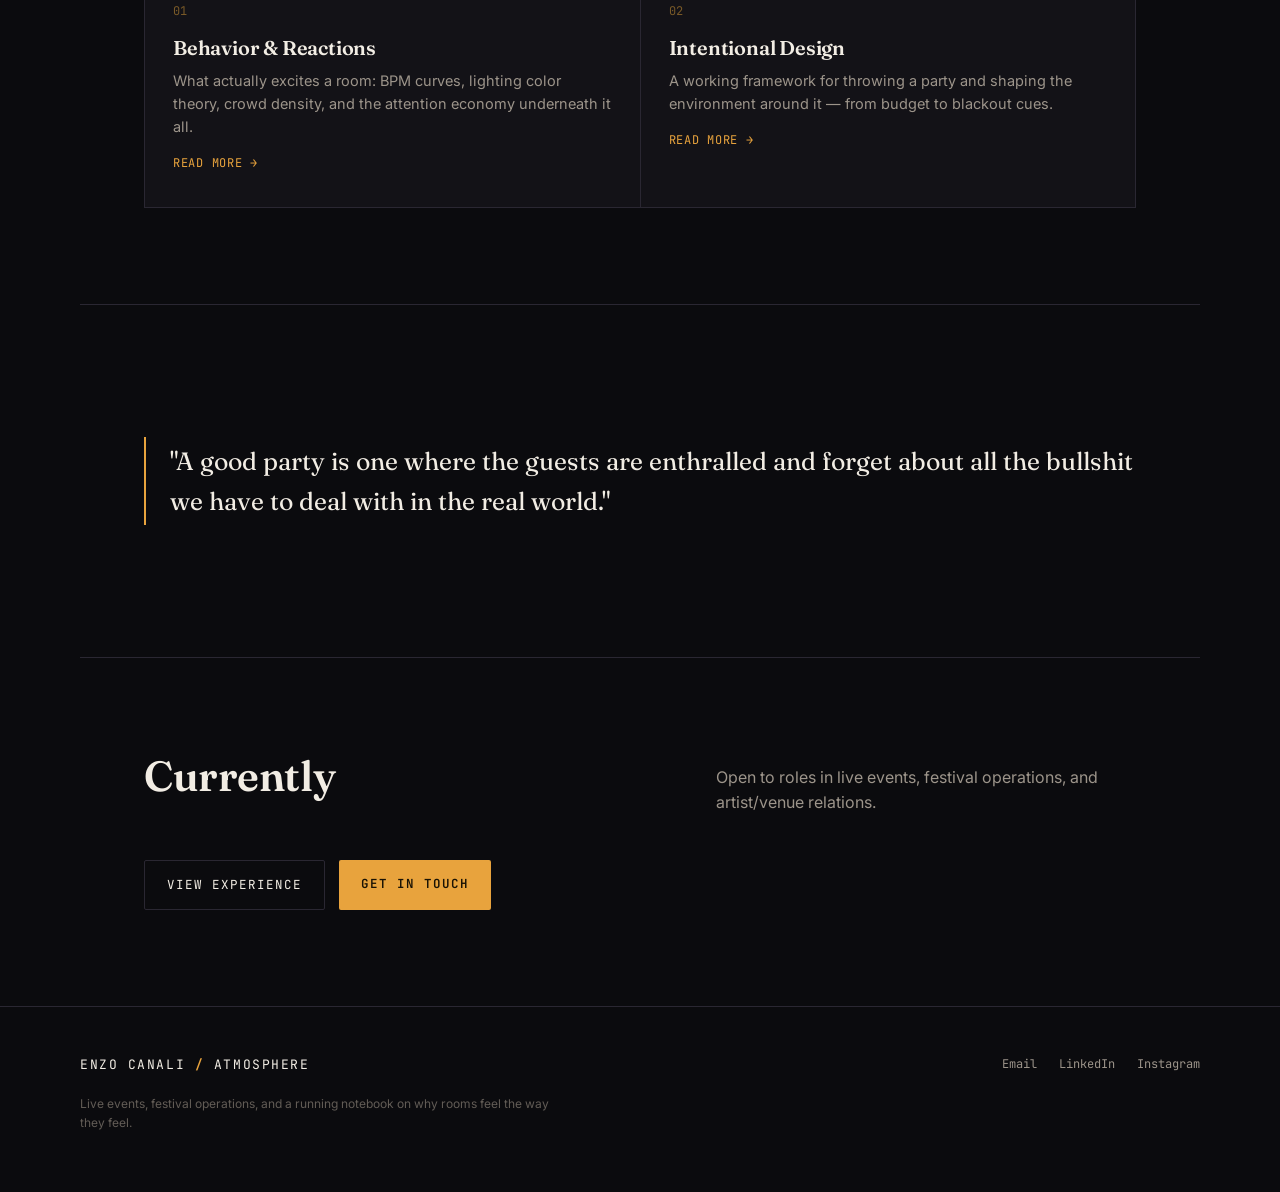
==== commit 4037fc71: "Add Babylon case study and rework Intentional Design page Rename to Intentional Design, replace the " ====
--- a/index.html
+++ b/index.html
@@ -20,7 +20,7 @@
     <div class="navlinks">
       <a href="index.html" class="active">Home</a>
       <a href="crowd-psychology.html">Behavior &amp; Reactions</a>
-      <a href="event-planning.html">Planning &amp; Design</a>
+      <a href="event-planning.html">Intentional Design</a>
       <a href="past-events.html">About Enzo</a>
     </div>
   </nav>
@@ -66,7 +66,7 @@
       </div>
       <div class="card">
         <span class="num">02</span>
-        <h3>Planning &amp; Design</h3>
+        <h3>Intentional Design</h3>
         <p>A working framework for throwing a party and shaping the environment around it — from budget to blackout cues.</p>
         <a href="event-planning.html" class="more">Read more →</a>
       </div>
--- a/styles.css
+++ b/styles.css
@@ -326,19 +326,21 @@
   max-width:var(--max);
   margin:0 auto;
   padding:clamp(36px,6vw,64px) var(--pad);
+  border-top:1px solid var(--line);
+}
+.section-divider__rule{
   display:flex;
   align-items:center;
   gap:clamp(16px,3vw,32px);
-  border-top:1px solid var(--line);
-}
-.section-divider::before,
-.section-divider::after{
+}
+.section-divider__rule::before,
+.section-divider__rule::after{
   content:"";
   flex:1;
   height:1px;
   background:var(--line);
 }
-.section-divider span{
+.section-divider__rule span{
   font-family:var(--mono);
   font-size:13px;
   letter-spacing:.16em;
@@ -346,7 +348,31 @@
   color:var(--amber);
   white-space:nowrap;
 }
+.divider-bridge{
+  margin:18px auto 0;
+  max-width:60ch;
+  text-align:center;
+  color:var(--ink-dim);
+  font-size:14.5px;
+}
+.divider-thesis{
+  margin:24px auto 0;
+  max-width:64ch;
+  color:var(--ink);
+  font-size:16px;
+  line-height:1.6;
+}
 .section-divider + section{ border-top:none; }
+
+/* divider used as the page-opening block */
+.section-divider--lead{
+  border-top:none;
+  padding-top:clamp(48px,9vw,96px);
+}
+.section-divider--lead .divider-thesis{
+  font-size:clamp(17px,2.2vw,20px);
+  color:var(--ink);
+}
 
 /* numbered framework list (real sequences only) */
 .steps{ counter-reset:step; }
@@ -612,3 +638,188 @@
 @media (max-width:600px){
   .footer-inner{ flex-direction:column; }
 }
+
+/* ===========================================================
+   CASE STUDY PAGE
+=========================================================== */
+.case-study-page{
+  max-width:820px;
+  margin:0 auto;
+  padding:clamp(56px,9vw,88px) var(--pad) clamp(64px,10vw,104px);
+}
+
+/* neutralize the generic section rule inside the reading column */
+.case-study-page .cs-section{
+  max-width:none;
+  margin:0;
+  padding:0;
+  border-top:none;
+}
+
+.cs-back{
+  display:inline-block;
+  font-family:var(--mono);
+  font-size:12px;
+  letter-spacing:.08em;
+  text-transform:uppercase;
+  color:var(--ink-dim);
+  margin-bottom:28px;
+  transition:color .2s;
+}
+.cs-back:hover{ color:var(--amber); }
+
+.cs-kicker{
+  font-family:var(--mono);
+  font-size:13px;
+  letter-spacing:.1em;
+  text-transform:uppercase;
+  color:var(--amber);
+  margin-bottom:20px;
+}
+
+.cs-title{
+  font-family:var(--display);
+  font-size:clamp(34px,6vw,48px);
+  color:var(--ink);
+  margin:0 0 16px;
+  line-height:1.15;
+}
+
+.cs-subtitle{
+  font-size:19px;
+  line-height:1.6;
+  color:var(--ink-dim);
+  max-width:640px;
+  margin:0 0 40px;
+}
+
+.cs-divider{
+  height:1px;
+  background:var(--line);
+  margin:48px 0;
+}
+
+.cs-h2{
+  font-family:var(--display);
+  font-size:clamp(24px,4vw,30px);
+  color:var(--ink);
+  margin:0 0 28px;
+}
+
+.cs-body{
+  font-size:17px;
+  line-height:1.75;
+  color:var(--ink-dim);
+  max-width:720px;
+  margin:0 0 20px;
+}
+
+.cs-emphasis{
+  font-family:var(--display);
+  font-size:22px;
+  font-style:italic;
+  color:var(--ink);
+}
+
+.cs-point{
+  display:flex;
+  gap:24px;
+  padding:28px 0;
+  border-bottom:1px solid var(--line);
+}
+.cs-point:last-child{ border-bottom:none; }
+
+.cs-point-num{
+  flex-shrink:0;
+  width:32px;
+  padding-top:4px;
+  font-family:var(--mono);
+  font-size:13px;
+  color:var(--amber);
+}
+
+.cs-point-body{ flex:1; }
+
+.cs-point-title{
+  font-family:var(--display);
+  font-size:21px;
+  font-weight:500;
+  color:var(--ink);
+  margin:0 0 10px;
+}
+
+.cs-point-body p{
+  font-size:16px;
+  line-height:1.7;
+  color:var(--ink-dim);
+  margin:0 0 14px;
+}
+.cs-point-body p:last-child{ margin-bottom:0; }
+
+.cs-point-body em{
+  font-style:italic;
+  color:var(--amber);
+}
+
+/* hidden backbone — the reveal, set apart from the surrounding list */
+.cs-backbone{
+  background:rgba(232,163,61,.06);
+  border:1px solid rgba(232,163,61,.25);
+  border-radius:8px;
+  padding:28px 24px;
+  margin:12px 0;
+}
+.cs-backbone .cs-point-num{ color:var(--ink); }
+
+.cs-closer{
+  font-size:16px;
+  line-height:1.75;
+  font-style:italic;
+  color:var(--ink-faint);
+  max-width:680px;
+  margin:32px 0 0;
+  padding-top:24px;
+  border-top:1px solid var(--line);
+}
+
+@media (max-width:640px){
+  .cs-point{ flex-direction:column; gap:8px; }
+}
+
+/* case study link callout (in a step list, not a numbered step) */
+.step-callout{
+  display:block;
+  margin-top:28px;
+  padding:24px;
+  border:1px solid var(--amber-dim);
+  background:rgba(232,163,61,.05);
+  transition:border-color .2s, background .2s;
+}
+.step-callout:hover{
+  border-color:var(--amber);
+  background:rgba(232,163,61,.09);
+}
+.step-callout .sc-eyebrow{
+  display:block;
+  font-family:var(--mono);
+  font-size:11px;
+  letter-spacing:.14em;
+  text-transform:uppercase;
+  color:var(--amber);
+  margin-bottom:8px;
+}
+.step-callout .sc-title{
+  display:block;
+  font-family:var(--display);
+  font-size:19px;
+  color:var(--ink);
+  margin-bottom:12px;
+}
+.step-callout .sc-cta{
+  display:block;
+  font-family:var(--mono);
+  font-size:12px;
+  letter-spacing:.06em;
+  text-transform:uppercase;
+  color:var(--amber);
+}
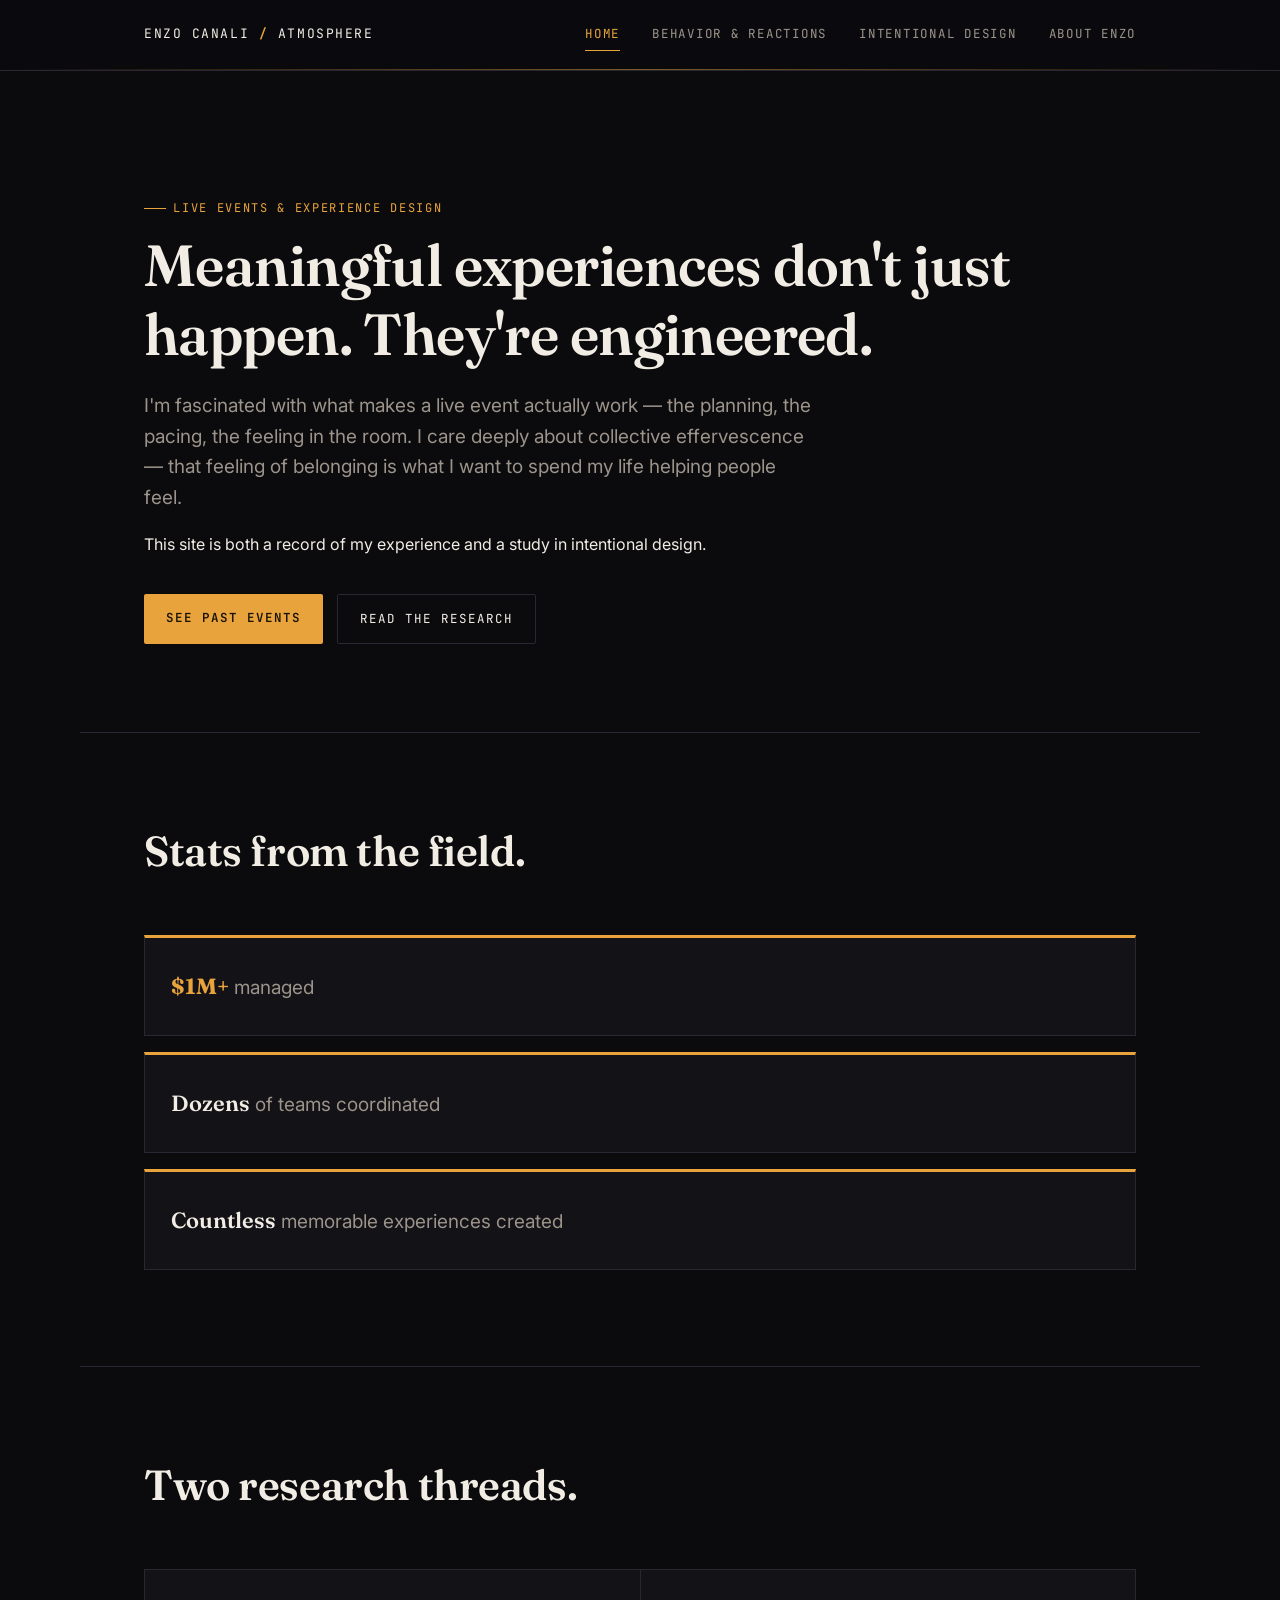
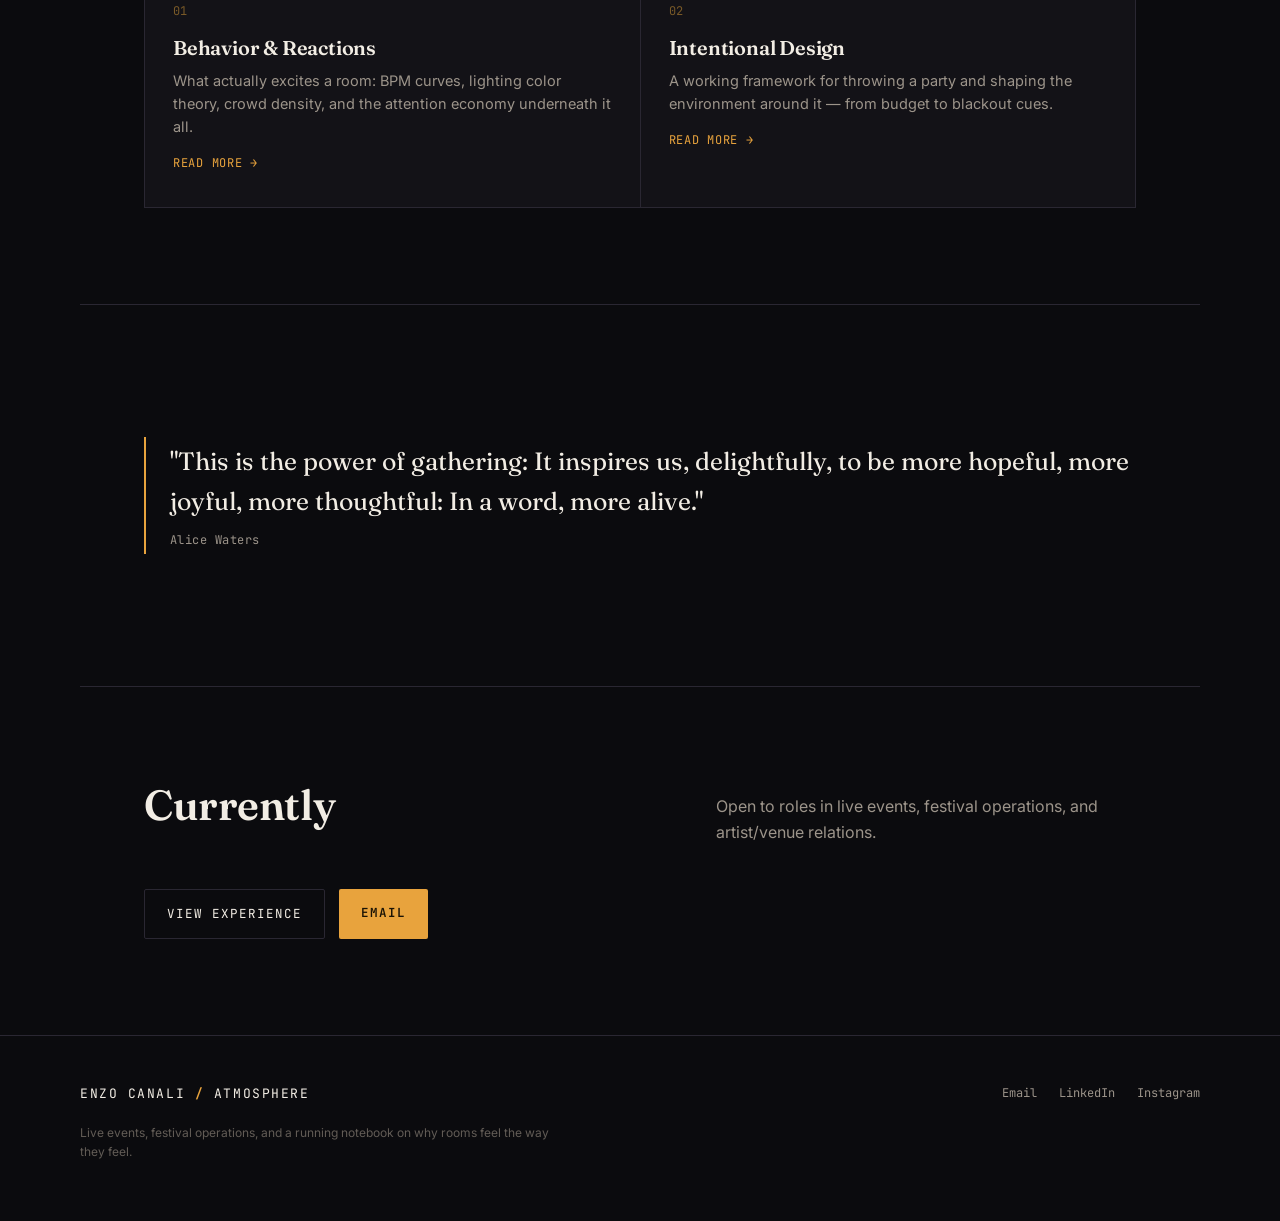
==== commit a023561c: "Wire up footer socials, copy-to-clipboard email, and misc copy edits Link LinkedIn/Instagram in the " ====
--- a/index.html
+++ b/index.html
@@ -31,7 +31,7 @@
 
   <section class="hero" style="border-top:none;">
     <div class="eyebrow">Live Events &amp; Experience Design</div>
-    <h1>Meaningful experiences<br>don't just happen. They're engineered.</h1>
+    <h1>Meaningful experiences don't just happen. They're engineered.</h1>
     <p class="lede">I'm fascinated with what makes a live event actually work — the planning, the pacing, the feeling in the room. I care deeply about collective effervescence — that feeling of belonging is what I want to spend my life helping people feel.
     </p>
     <p class="lede-secondary">This site is both a record of my experience and a study in intentional design.</p>
@@ -75,8 +75,9 @@
 
   <section>
     <div class="callout">
-      "A good party is one where the guests are enthralled and forget
-      about all the bullshit we have to deal with in the real world."
+      "This is the power of gathering: It inspires us, delightfully, to be more
+      hopeful, more joyful, more thoughtful: In a word, more alive."
+      <cite>Alice Waters</cite>
     </div>
   </section>
 
@@ -87,7 +88,7 @@
     </div>
     <div class="hero-actions">
       <a href="past-events.html" class="btn btn-ghost">View experience</a>
-      <a href="mailto:Enzo.canali13@gmail.com" class="btn btn-primary">Get in touch</a>
+      <a href="#" role="button" class="btn btn-primary email-copy-btn">Email</a>
     </div>
   </section>
 
@@ -100,9 +101,9 @@
       <div class="footer-note">Live events, festival operations, and a running notebook on why rooms feel the way they feel.</div>
     </div>
     <div class="footer-links">
-      <a href="mailto:Enzo.canali13@gmail.com">Email</a>
-      <a href="#">LinkedIn</a>
-      <a href="#">Instagram</a>
+      <a href="#" role="button" class="email-copy-btn">Email</a>
+      <a href="https://www.linkedin.com/in/enzo-canali" target="_blank" rel="noopener">LinkedIn</a>
+      <a href="https://www.instagram.com/canali.enzo" target="_blank" rel="noopener">Instagram</a>
     </div>
   </div>
 </footer>
--- a/styles.css
+++ b/styles.css
@@ -231,6 +231,8 @@
 .section-head--stack h2{ max-width:none; }
 .section-head--stack p{ max-width:70ch; }
 
+.section-head--solo h2{ max-width:none; }
+
 /* stat strip */
 .stats{
   display:grid;
@@ -368,10 +370,33 @@
 .section-divider--lead{
   border-top:none;
   padding-top:clamp(48px,9vw,96px);
+  padding-bottom:clamp(16px,2.5vw,28px);
+}
+.section-divider--lead + section{
+  padding-top:clamp(24px,4vw,40px);
+}
+.section-divider--lead .section-divider__rule span{
+  font-size:clamp(15px,1.8vw,18px);
+  letter-spacing:.2em;
+}
+.section-divider--lead .divider-bridge{
+  margin:clamp(34px,5vw,54px) 0 0;
+  max-width:640px;
+  text-align:left;
+  font-family:var(--display);
+  font-weight:600;
+  font-size:clamp(21px,3vw,27px);
+  line-height:1.3;
+  letter-spacing:-0.01em;
+  color:var(--ink);
 }
 .section-divider--lead .divider-thesis{
-  font-size:clamp(17px,2.2vw,20px);
-  color:var(--ink);
+  margin:clamp(22px,3.5vw,34px) 0 0;
+  max-width:640px;
+  text-align:left;
+  font-size:16.5px;
+  line-height:1.7;
+  color:var(--ink-dim);
 }
 
 /* numbered framework list (real sequences only) */
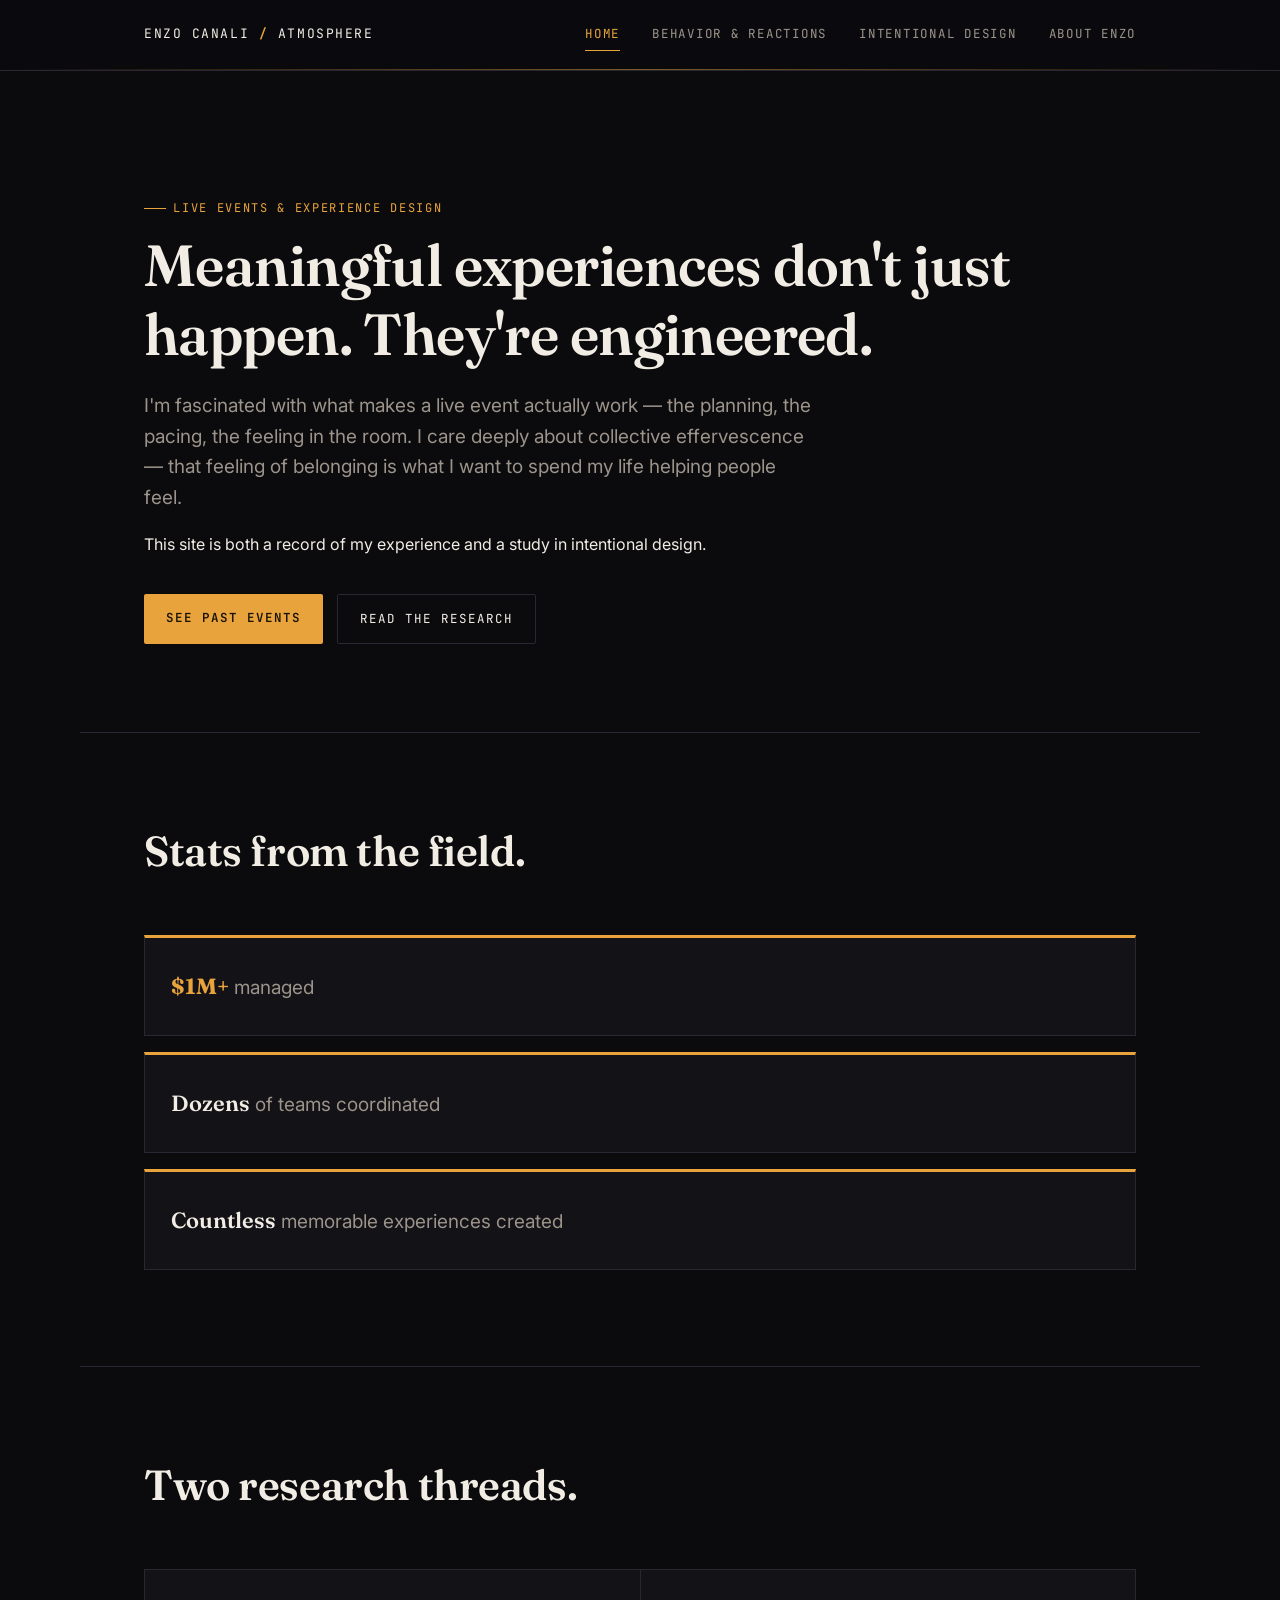
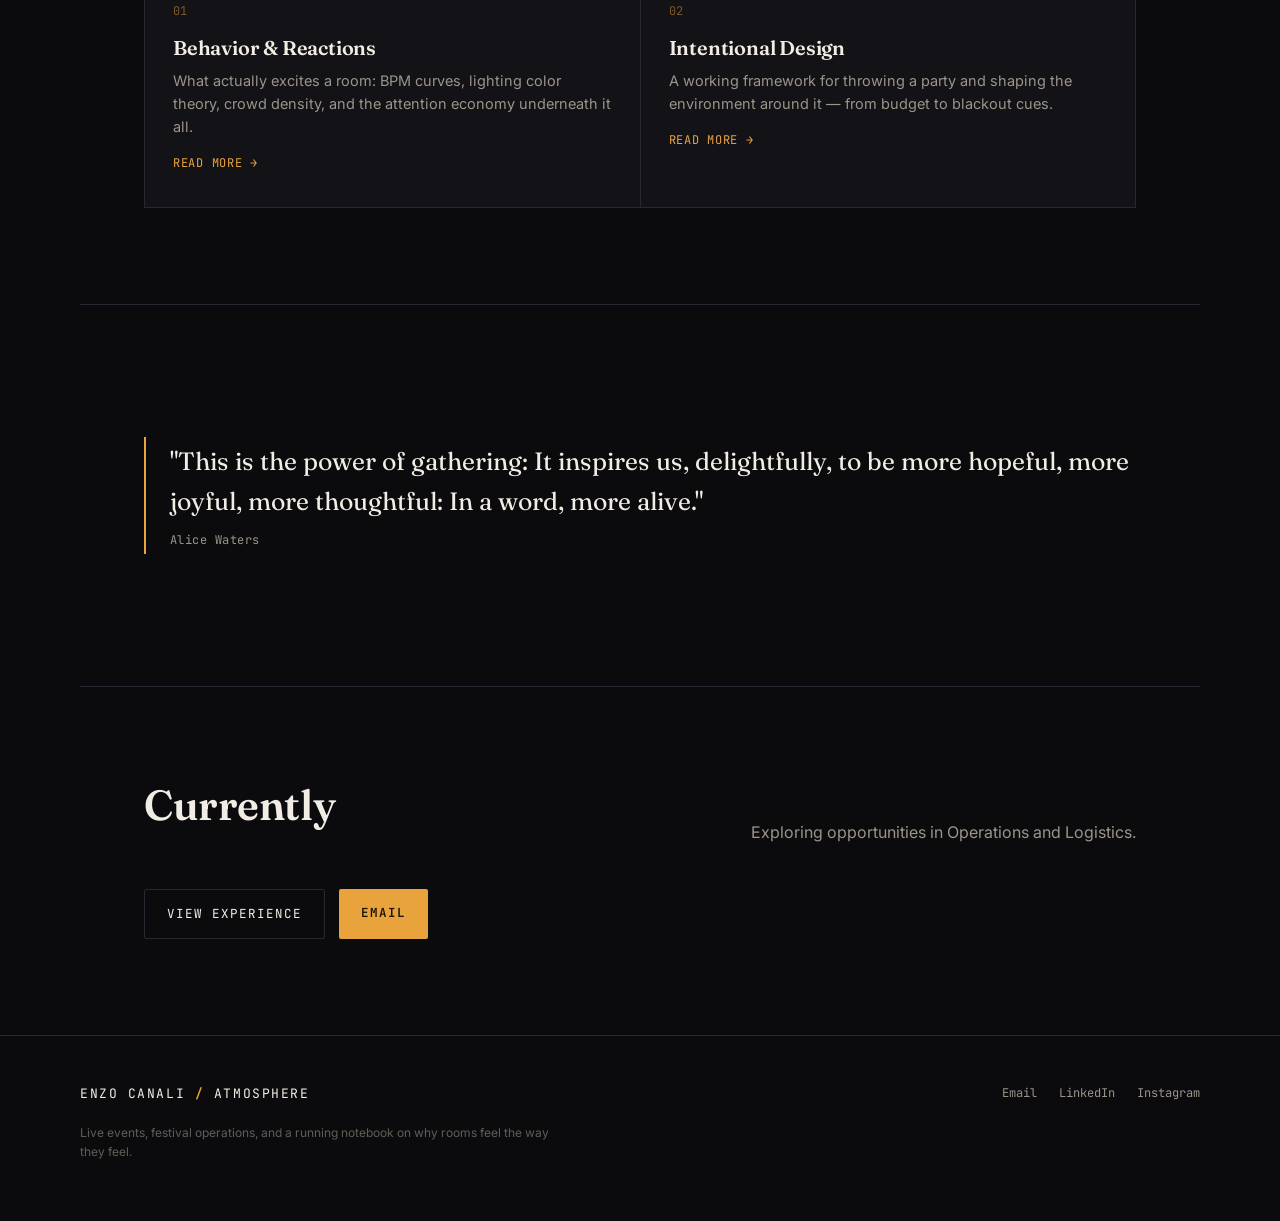
==== commit 2957ca2c: "Update Currently section to focus on Operations and Logistics Co-Authored-By: Claude Sonnet 5 <norep" ====
--- a/index.html
+++ b/index.html
@@ -84,7 +84,7 @@
   <section>
     <div class="section-head">
       <h2>Currently</h2>
-      <p>Open to roles in live events, festival operations, and artist/venue relations.</p>
+      <p>Exploring opportunities in Operations and Logistics.</p>
     </div>
     <div class="hero-actions">
       <a href="past-events.html" class="btn btn-ghost">View experience</a>
--- a/styles.css
+++ b/styles.css
@@ -540,10 +540,13 @@
   border:0;
 }
 
-/* Shake the Summer: description spans the full video width */
-#shake-the-summer .ut-event-head{ flex-wrap:nowrap; align-items:flex-start; }
-#shake-the-summer .ut-event-head > div{ flex:1 1 0; min-width:0; }
-#shake-the-summer .ut-event-head p{ max-width:none; }
+/* Shake the Summer / Rua Coberta: description spans the full content width */
+#shake-the-summer .ut-event-head,
+#rua-coberta .ut-event-head{ flex-wrap:nowrap; align-items:flex-start; }
+#shake-the-summer .ut-event-head > div,
+#rua-coberta .ut-event-head > div{ flex:1 1 0; min-width:0; }
+#shake-the-summer .ut-event-head p,
+#rua-coberta .ut-event-head p{ max-width:none; }
 
 /* Surrealia: video panel on the right; description + photos stacked on the left, matched to video height */
 .surrealia-panels{
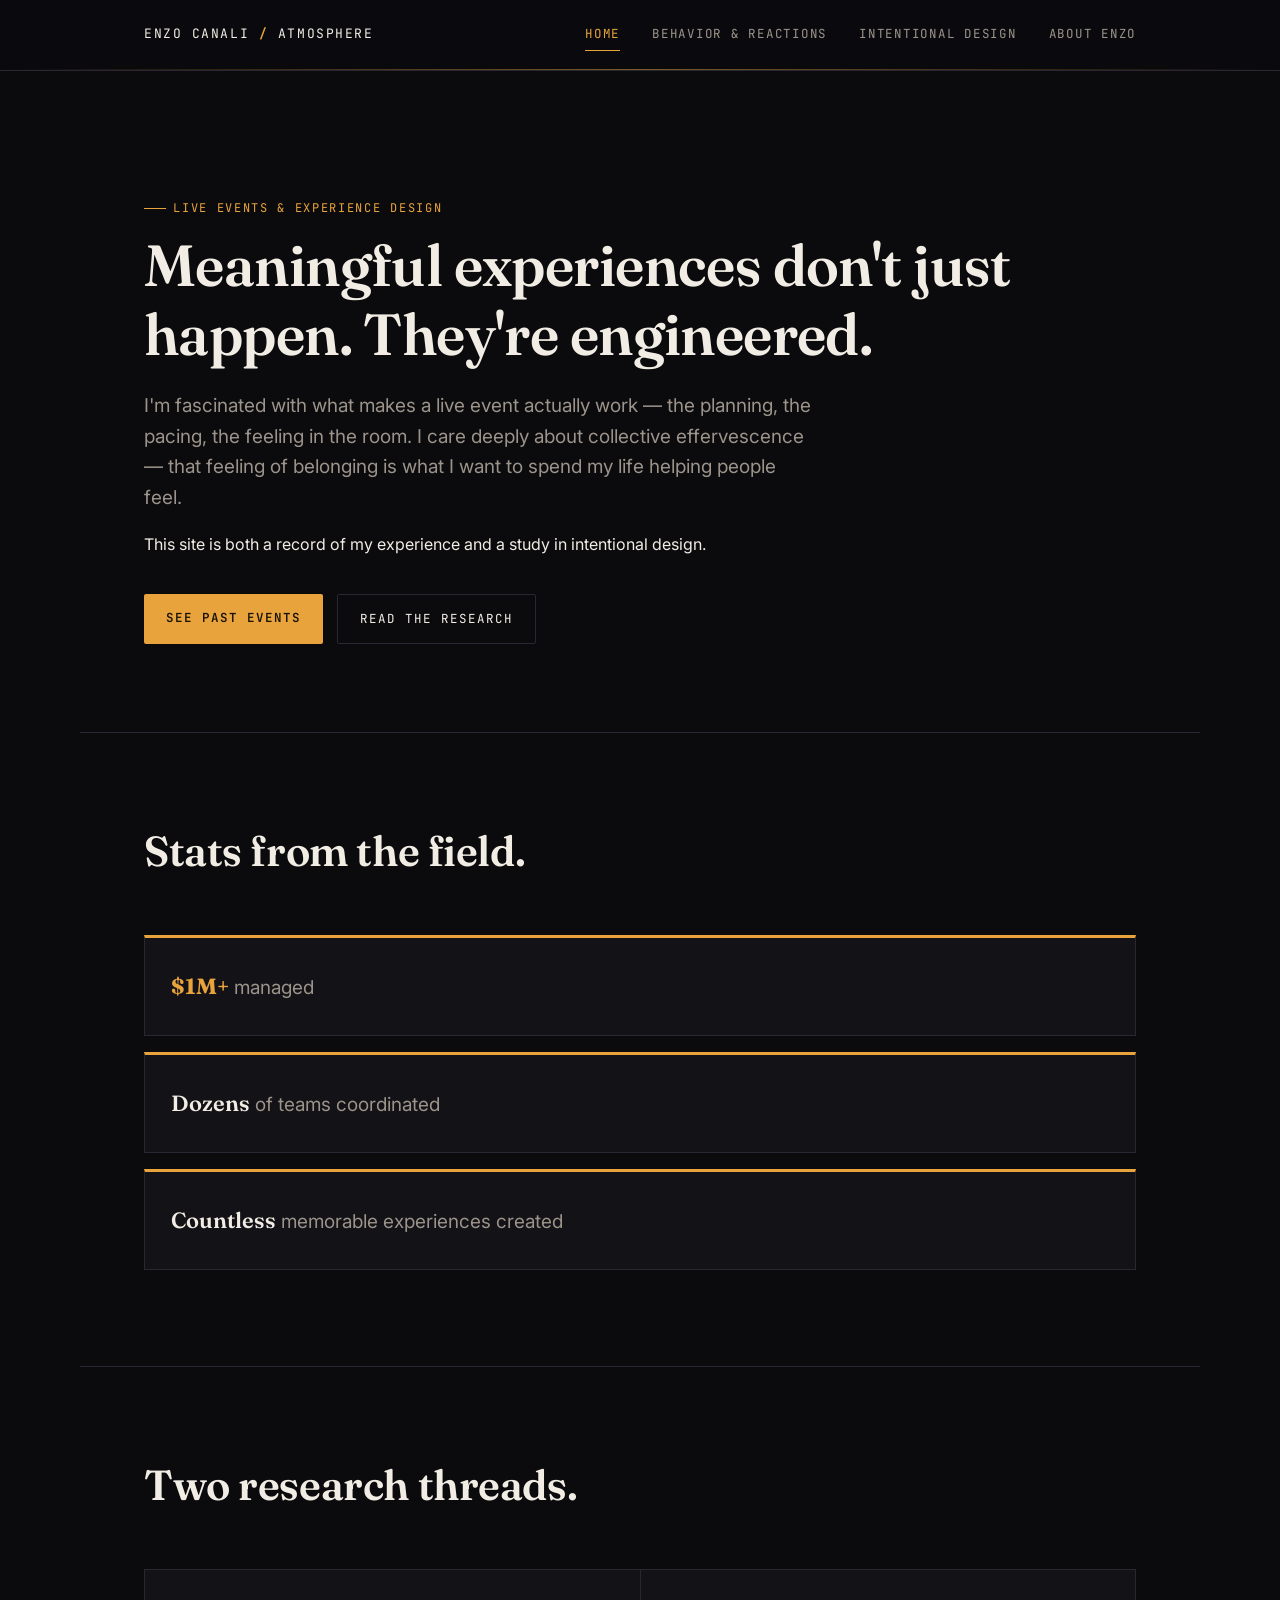
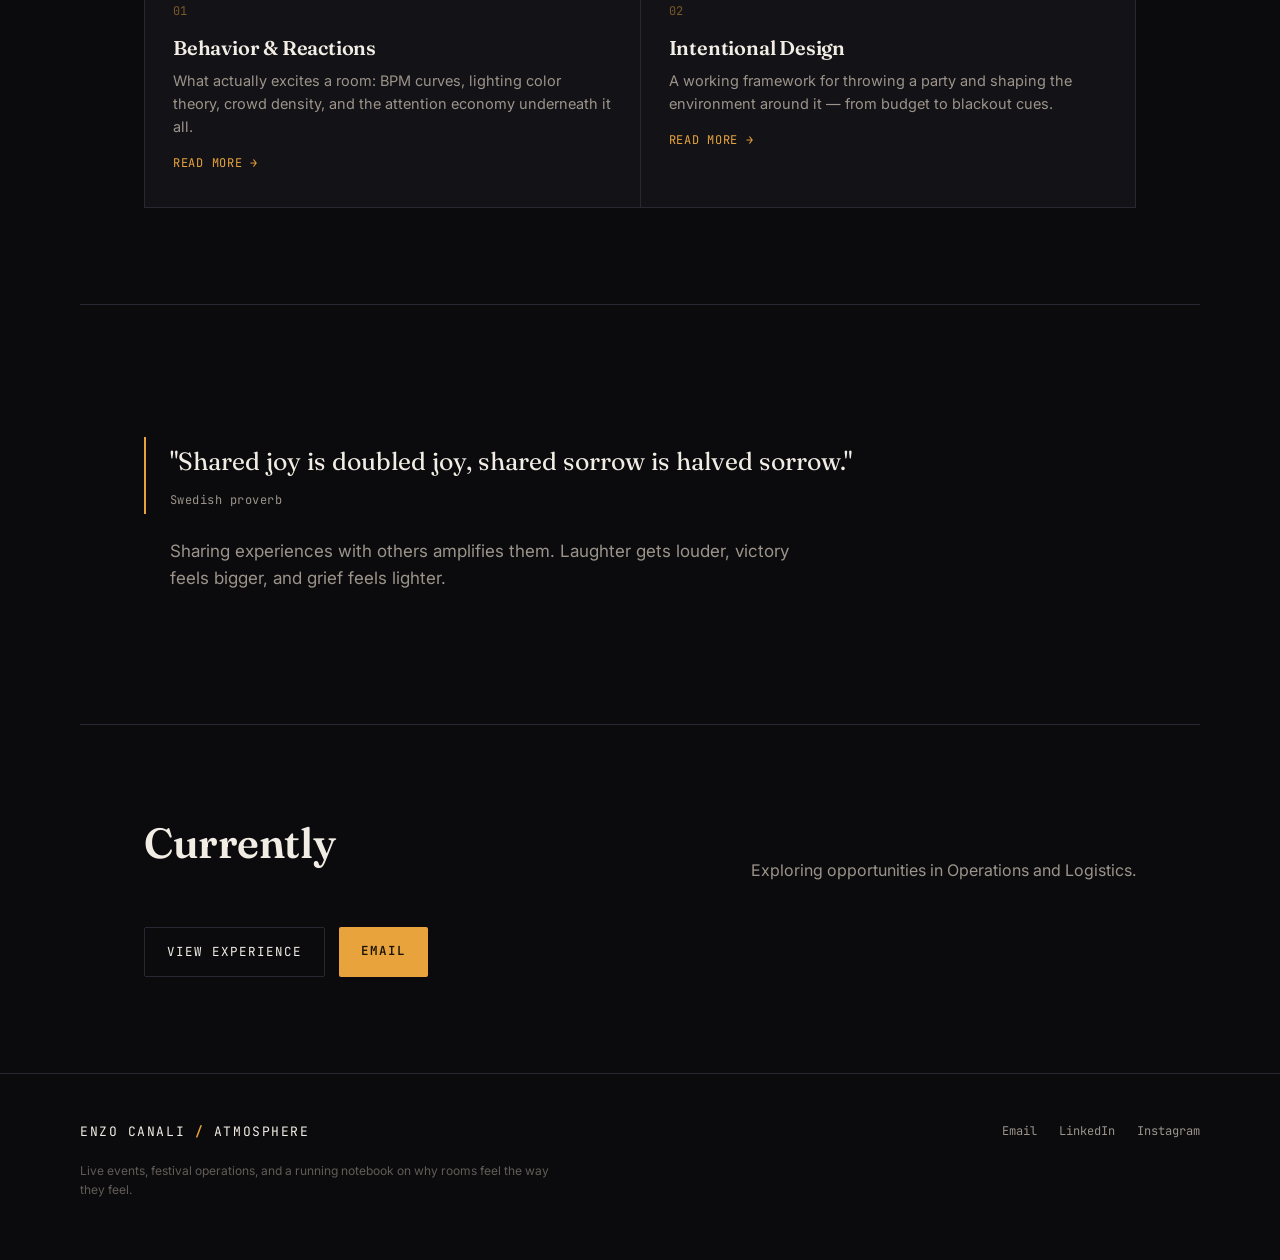
==== commit 8f5c8981: "Replace homepage quote with Swedish proverb and personal note Co-Authored-By: Claude Opus 5.5 <norep" ====
--- a/index.html
+++ b/index.html
@@ -75,10 +75,11 @@
 
   <section>
     <div class="callout">
-      "This is the power of gathering: It inspires us, delightfully, to be more
-      hopeful, more joyful, more thoughtful: In a word, more alive."
-      <cite>Alice Waters</cite>
+      "Shared joy is doubled joy, shared sorrow is halved sorrow."
+      <cite>Swedish proverb</cite>
     </div>
+    <p class="callout-note">Sharing experiences with others amplifies them.
+      Laughter gets louder, victory feels bigger, and grief feels lighter.</p>
   </section>
 
   <section>
--- a/styles.css
+++ b/styles.css
@@ -432,6 +432,12 @@
   font-family:var(--mono); font-size:12px; color:var(--ink-dim);
   margin-top:10px; letter-spacing:.04em;
 }
+.callout-note{
+  max-width:640px;
+  margin:-12px 0 36px 26px;
+  color:var(--ink-dim);
+  font-size:17px; line-height:1.6;
+}
 
 /* case study block (historic events) */
 .case{
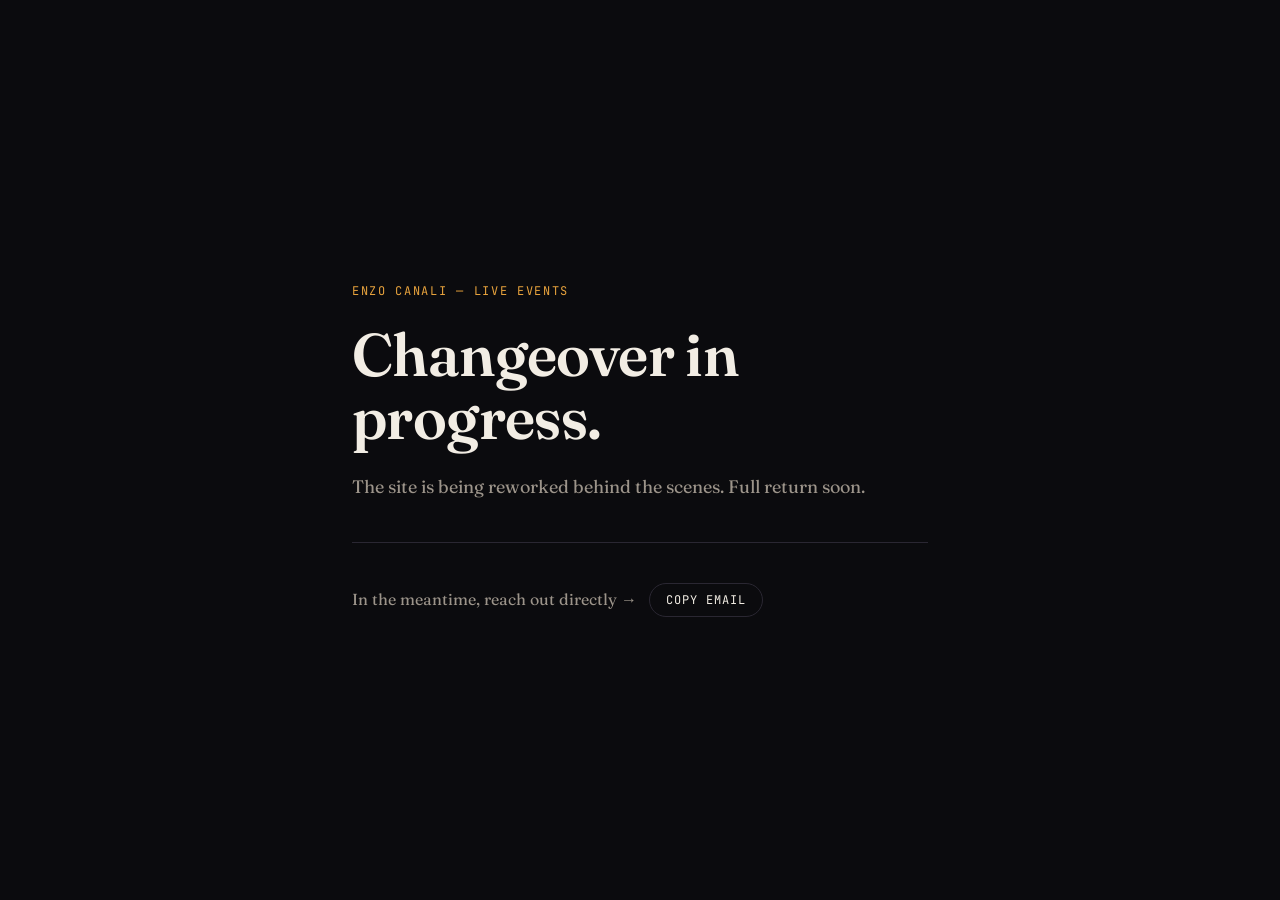
==== commit 53c218b2: "Pause site: changeover placeholder Co-Authored-By: Claude Opus 5.5 <noreply@anthropic.com>" ====
--- a/index.html
+++ b/index.html
@@ -1,114 +1,137 @@
 <!DOCTYPE html>
 <html lang="en">
 <head>
-<meta charset="UTF-8">
-<meta name="viewport" content="width=device-width, initial-scale=1">
-<title>Enzo Canali — Live Events &amp; Atmosphere Design</title>
-<meta name="description" content="Portfolio and research notebook on crowd psychology, event planning, and the craft of designing live experiences.">
-<link rel="preconnect" href="https://fonts.googleapis.com">
-<link href="https://fonts.googleapis.com/css2?family=Fraunces:opsz,wght@9..144,500;9..144,600;9..144,700&family=Inter:wght@400;500;600&family=JetBrains+Mono:wght@400;500&display=swap" rel="stylesheet">
-<link rel="stylesheet" href="styles.css">
+  <meta charset="UTF-8">
+  <meta name="viewport" content="width=device-width, initial-scale=1, viewport-fit=cover">
+  <title>Enzo Canali — Changeover in Progress</title>
+  <meta name="description" content="Live events portfolio of Enzo Canali. Currently being rebuilt.">
+
+  <link rel="preconnect" href="https://fonts.googleapis.com">
+  <link href="https://fonts.googleapis.com/css2?family=Fraunces:opsz,wght@9..144,500;9..144,600;9..144,700&family=Inter:wght@400;500;600&family=JetBrains+Mono:wght@400;500&display=swap" rel="stylesheet">
+
+  <style>
+    :root {
+      --bg: #0b0b0e;
+      --text: #f2ede4;
+      --muted: #9c948a;
+      --amber: #e8a33d;
+      --rule: #2a2732;
+
+      --serif: "Fraunces", "Iowan Old Style", Georgia, serif;
+      --mono: "JetBrains Mono", "SF Mono", Menlo, monospace;
+    }
+
+    *, *::before, *::after { box-sizing: border-box; }
+
+    html, body { height: 100%; margin: 0; }
+
+    body {
+      background: var(--bg);
+      color: var(--text);
+      font-family: var(--serif);
+      display: flex;
+      align-items: center;
+      justify-content: center;
+      padding:
+        max(2rem, env(safe-area-inset-top))
+        1.5rem
+        max(2rem, env(safe-area-inset-bottom));
+      -webkit-font-smoothing: antialiased;
+    }
+
+    .hold {
+      width: 100%;
+      max-width: 36rem;
+    }
+
+    .kicker {
+      font-family: var(--mono);
+      font-size: 0.75rem;
+      letter-spacing: 0.14em;
+      text-transform: uppercase;
+      color: var(--amber);
+      margin: 0 0 1.5rem;
+    }
+
+    h1 {
+      font-family: var(--serif);
+      font-weight: 600;
+      font-size: clamp(2.25rem, 7vw, 3.75rem);
+      line-height: 1.05;
+      letter-spacing: -0.01em;
+      margin: 0 0 1.5rem;
+    }
+
+    .body {
+      font-size: 1.125rem;
+      line-height: 1.6;
+      color: var(--muted);
+      margin: 0 0 2.5rem;
+      padding-bottom: 2.5rem;
+      border-bottom: 1px solid var(--rule);
+    }
+
+    .contact {
+      font-size: 1rem;
+      line-height: 1.6;
+      color: var(--muted);
+      margin: 0;
+      display: flex;
+      flex-wrap: wrap;
+      align-items: center;
+      gap: 0.75rem;
+    }
+
+    .copy-email {
+      font-family: var(--mono);
+      font-size: 0.75rem;
+      letter-spacing: 0.08em;
+      text-transform: uppercase;
+      color: var(--text);
+      background: transparent;
+      border: 1px solid var(--rule);
+      border-radius: 999px;
+      padding: 0.5rem 1rem;
+      cursor: pointer;
+      transition: color 0.2s ease, border-color 0.2s ease;
+    }
+
+    .copy-email:hover,
+    .copy-email:focus-visible {
+      color: var(--amber);
+      border-color: var(--amber);
+      outline: none;
+    }
+  </style>
 </head>
 <body>
+  <main class="hold">
+    <p class="kicker">Enzo Canali — Live Events</p>
+    <h1>Changeover in progress.</h1>
+    <p class="body">The site is being reworked behind the scenes. Full return soon.</p>
+    <p class="contact">
+      In the meantime, reach out directly →
+      <button type="button" class="copy-email">Copy email</button>
+    </p>
+  </main>
 
-<div id="blackout"></div>
-
-<header class="site">
-  <nav class="nav">
-    <a href="index.html" class="brand">Enzo Canali <strong>/</strong> ATMOSPHERE</a>
-    <button class="navtoggle">MENU</button>
-    <div class="navlinks">
-      <a href="index.html" class="active">Home</a>
-      <a href="crowd-psychology.html">Behavior &amp; Reactions</a>
-      <a href="event-planning.html">Intentional Design</a>
-      <a href="past-events.html">About Enzo</a>
-    </div>
-  </nav>
-  <div class="pulse-line"></div>
-</header>
-
-<main>
-
-  <section class="hero" style="border-top:none;">
-    <div class="eyebrow">Live Events &amp; Experience Design</div>
-    <h1>Meaningful experiences don't just happen. They're engineered.</h1>
-    <p class="lede">I'm fascinated with what makes a live event actually work — the planning, the pacing, the feeling in the room. I care deeply about collective effervescence — that feeling of belonging is what I want to spend my life helping people feel.
-    </p>
-    <p class="lede-secondary">This site is both a record of my experience and a study in intentional design.</p>
-    <div class="hero-actions">
-      <a href="past-events.html" class="btn btn-primary">See past events</a>
-      <a href="crowd-psychology.html" class="btn btn-ghost">Read the research</a>
-    </div>
-  </section>
-
-  <section>
-    <div class="section-head">
-      <h2>Stats from the field.</h2>
-      
-    </div>
-    <div class="stats">
-  <div class="stat"><p class="stat-line"><span class="stat-strong">$1M+</span> <span class="stat-muted">managed</span></p></div>
-  <div class="stat"><p class="stat-line"><span class="stat-soft">Dozens</span> <span class="stat-muted">of teams coordinated</span></p></div>
-  <div class="stat"><p class="stat-line"><span class="stat-soft">Countless</span> <span class="stat-muted">memorable experiences created</span></p></div>
-</div>
-  </section>
-
-  <section>
-    <div class="section-head">
-      <h2>Two research threads.</h2>
-    </div>
-    <div class="cards">
-      <div class="card">
-        <span class="num">01</span>
-        <h3>Behavior &amp; Reactions</h3>
-        <p>What actually excites a room: BPM curves, lighting color theory, crowd density, and the attention economy underneath it all.</p>
-        <a href="crowd-psychology.html" class="more">Read more →</a>
-      </div>
-      <div class="card">
-        <span class="num">02</span>
-        <h3>Intentional Design</h3>
-        <p>A working framework for throwing a party and shaping the environment around it — from budget to blackout cues.</p>
-        <a href="event-planning.html" class="more">Read more →</a>
-      </div>
-    </div>
-  </section>
-
-  <section>
-    <div class="callout">
-      "Shared joy is doubled joy, shared sorrow is halved sorrow."
-      <cite>Swedish proverb</cite>
-    </div>
-    <p class="callout-note">Sharing experiences with others amplifies them.
-      Laughter gets louder, victory feels bigger, and grief feels lighter.</p>
-  </section>
-
-  <section>
-    <div class="section-head">
-      <h2>Currently</h2>
-      <p>Exploring opportunities in Operations and Logistics.</p>
-    </div>
-    <div class="hero-actions">
-      <a href="past-events.html" class="btn btn-ghost">View experience</a>
-      <a href="#" role="button" class="btn btn-primary email-copy-btn">Email</a>
-    </div>
-  </section>
-
-</main>
-
-<footer class="site">
-  <div class="footer-inner">
-    <div>
-      <div class="brand">Enzo Canali <strong>/</strong> ATMOSPHERE</div>
-      <div class="footer-note">Live events, festival operations, and a running notebook on why rooms feel the way they feel.</div>
-    </div>
-    <div class="footer-links">
-      <a href="#" role="button" class="email-copy-btn">Email</a>
-      <a href="https://www.linkedin.com/in/enzo-canali" target="_blank" rel="noopener">LinkedIn</a>
-      <a href="https://www.instagram.com/canali.enzo" target="_blank" rel="noopener">Instagram</a>
-    </div>
-  </div>
-</footer>
-
-<script src="script.js"></script>
+  <script>
+    document.querySelectorAll(".copy-email").forEach((btn) => {
+      const originalText = btn.textContent;
+      btn.addEventListener("click", (e) => {
+        e.preventDefault();
+        try {
+          navigator.clipboard.writeText("Enzo.canali13@gmail.com")
+            .then(() => {
+              btn.textContent = "Copied!";
+              setTimeout(() => { btn.textContent = originalText; }, 2000);
+            })
+            .catch(() => {});
+        } catch (err) {
+          // clipboard unavailable — fail silently
+        }
+      });
+    });
+  </script>
 </body>
 </html>
